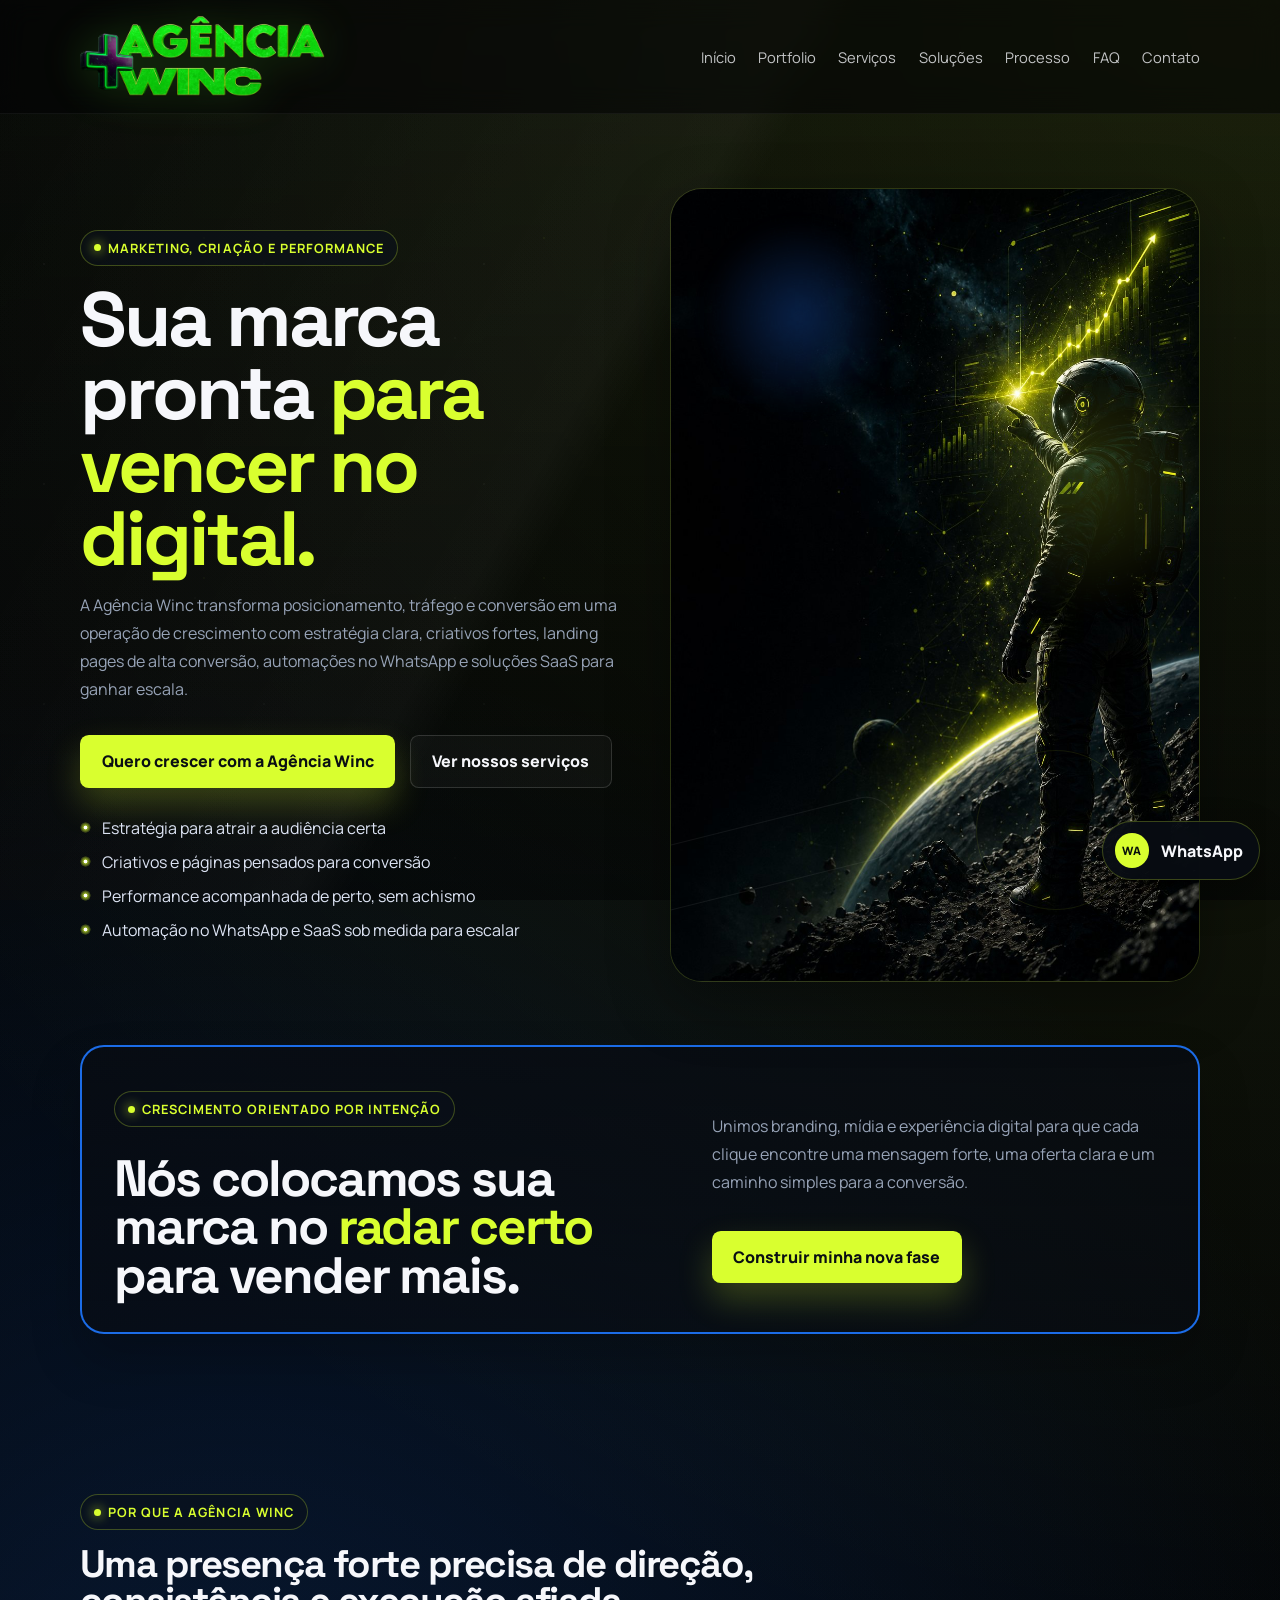
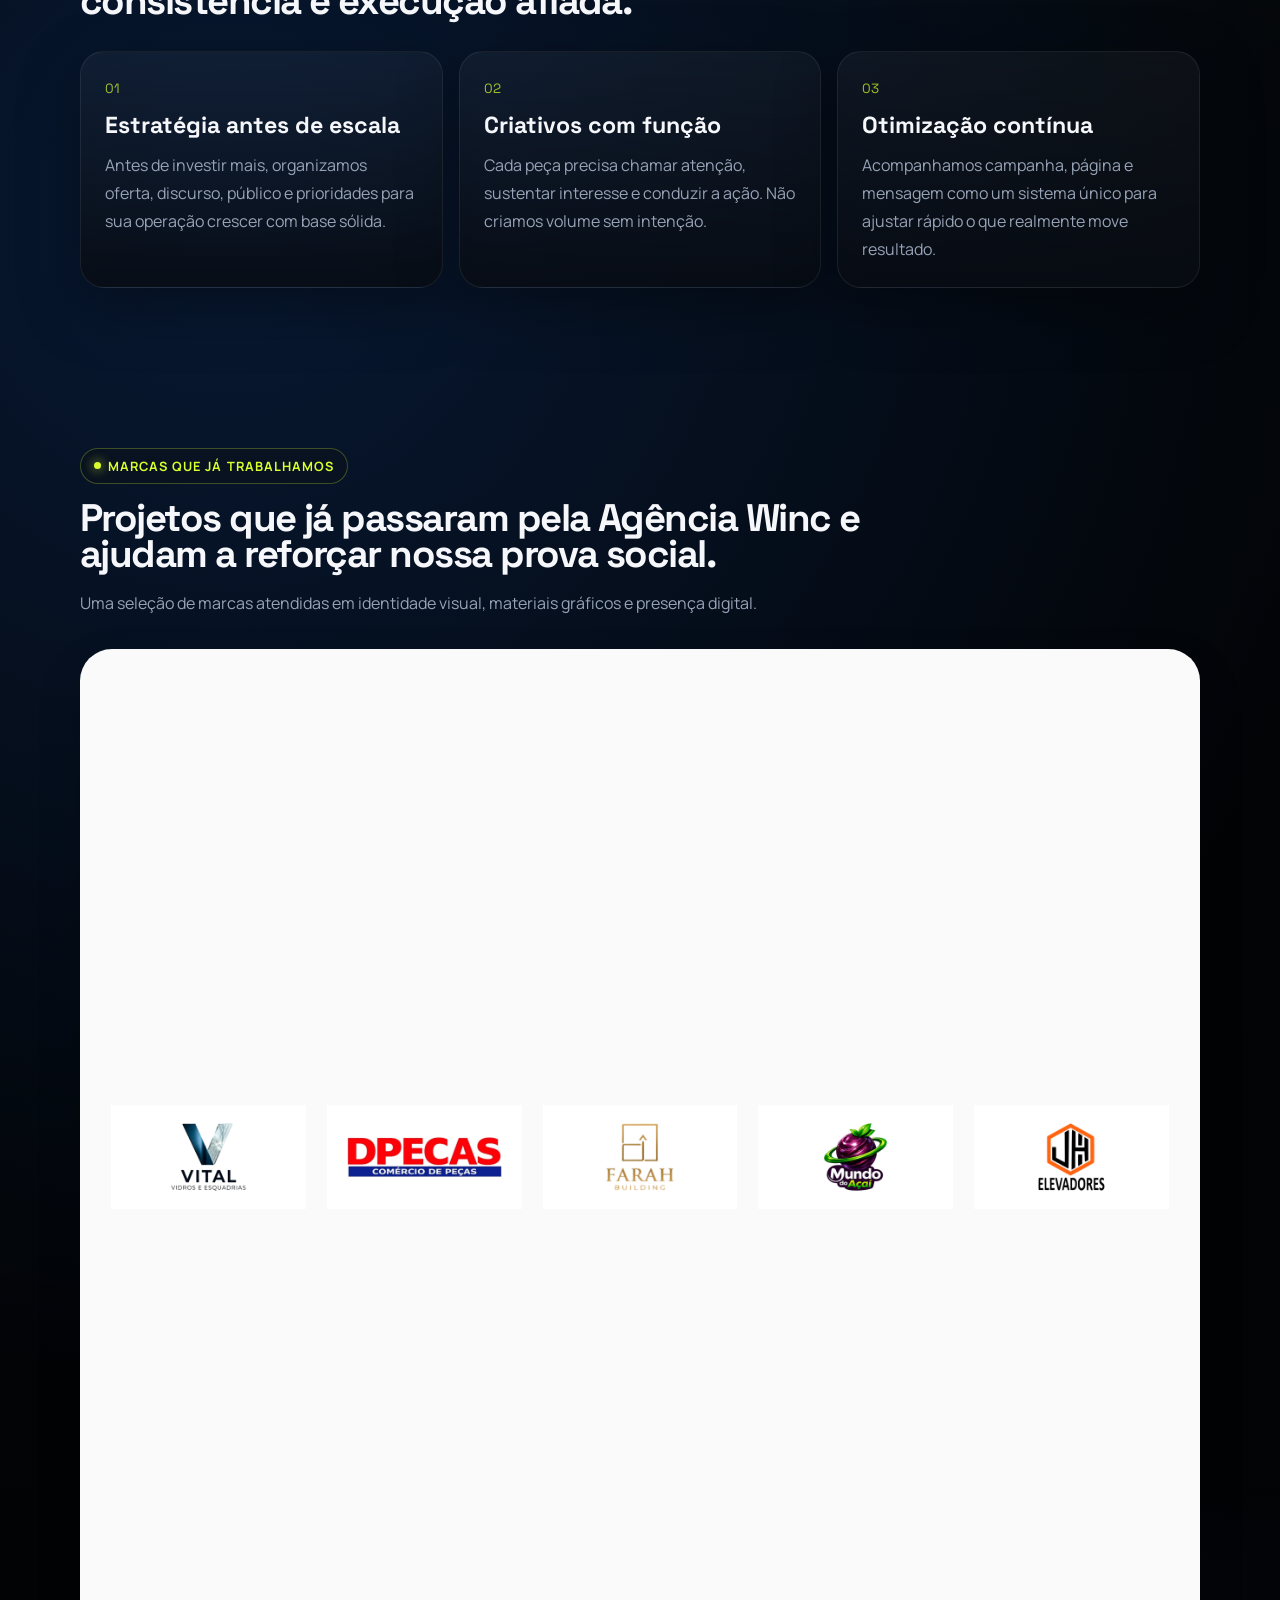
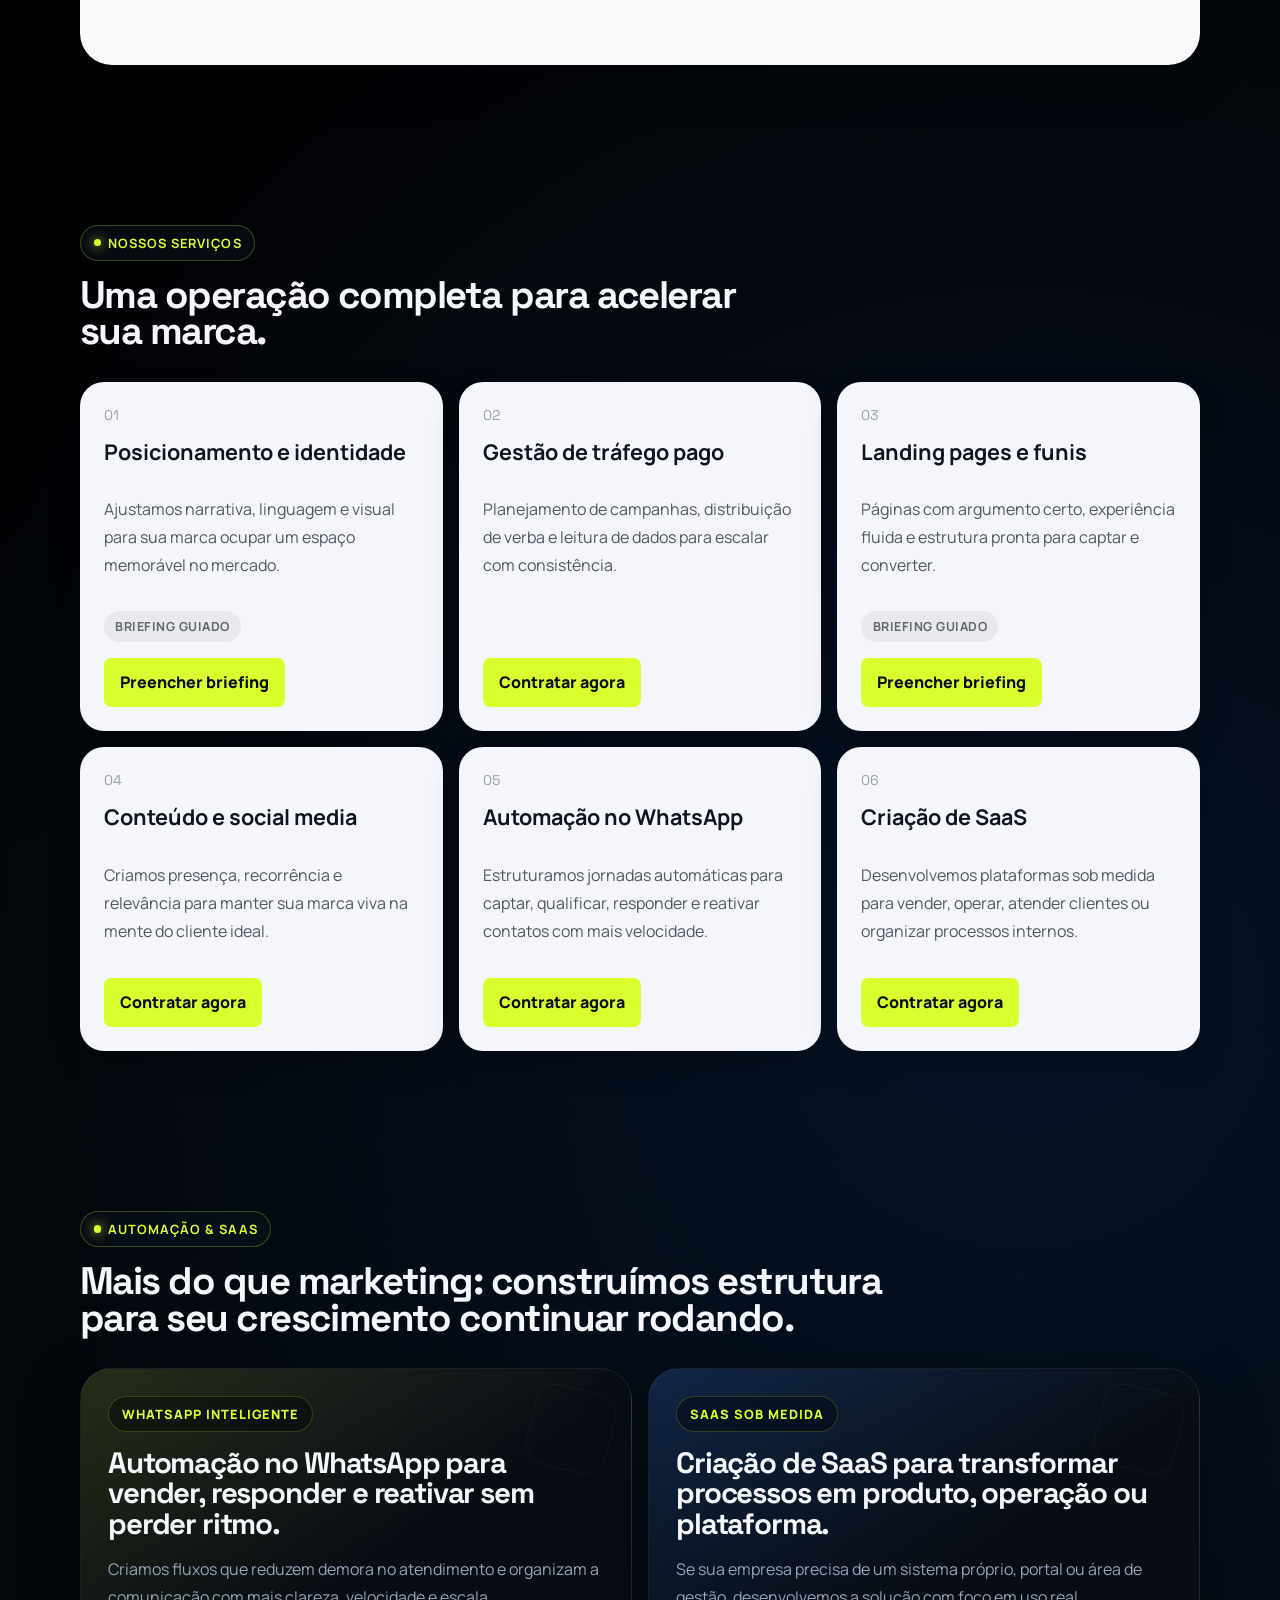
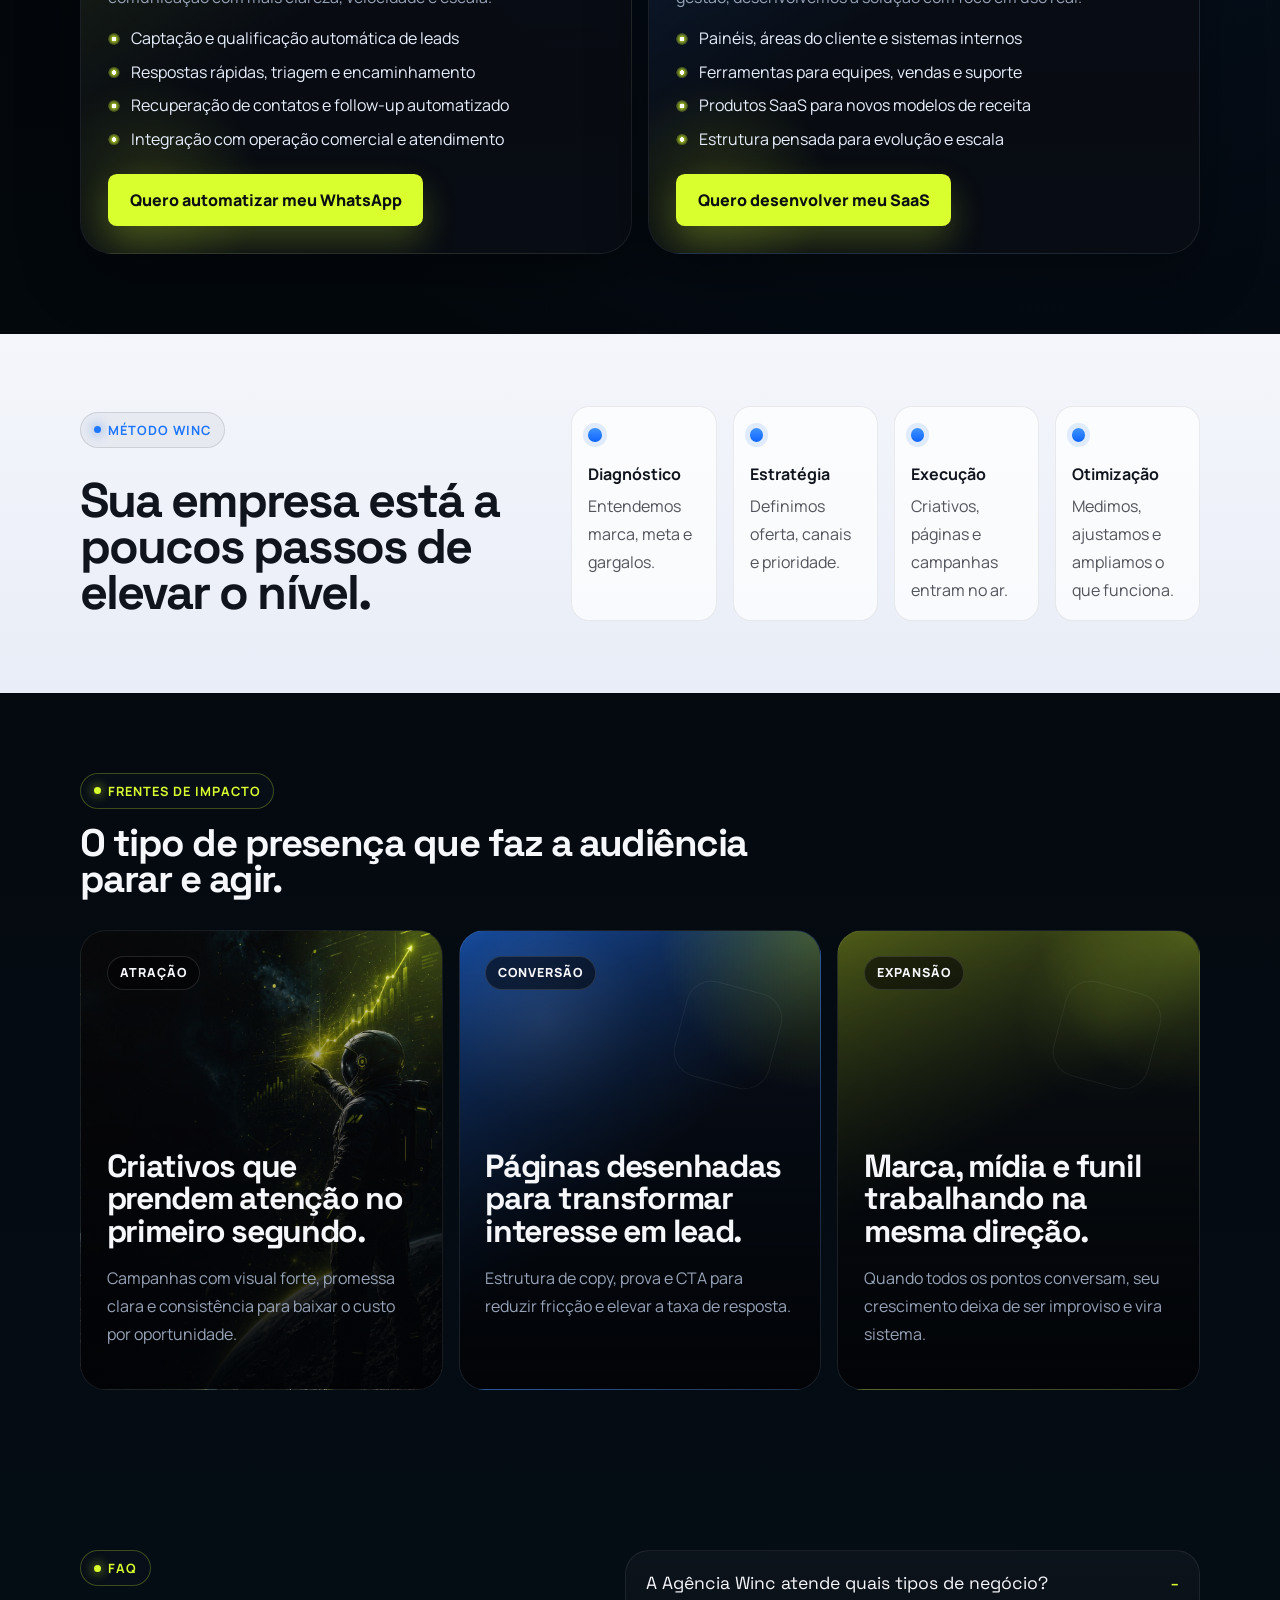
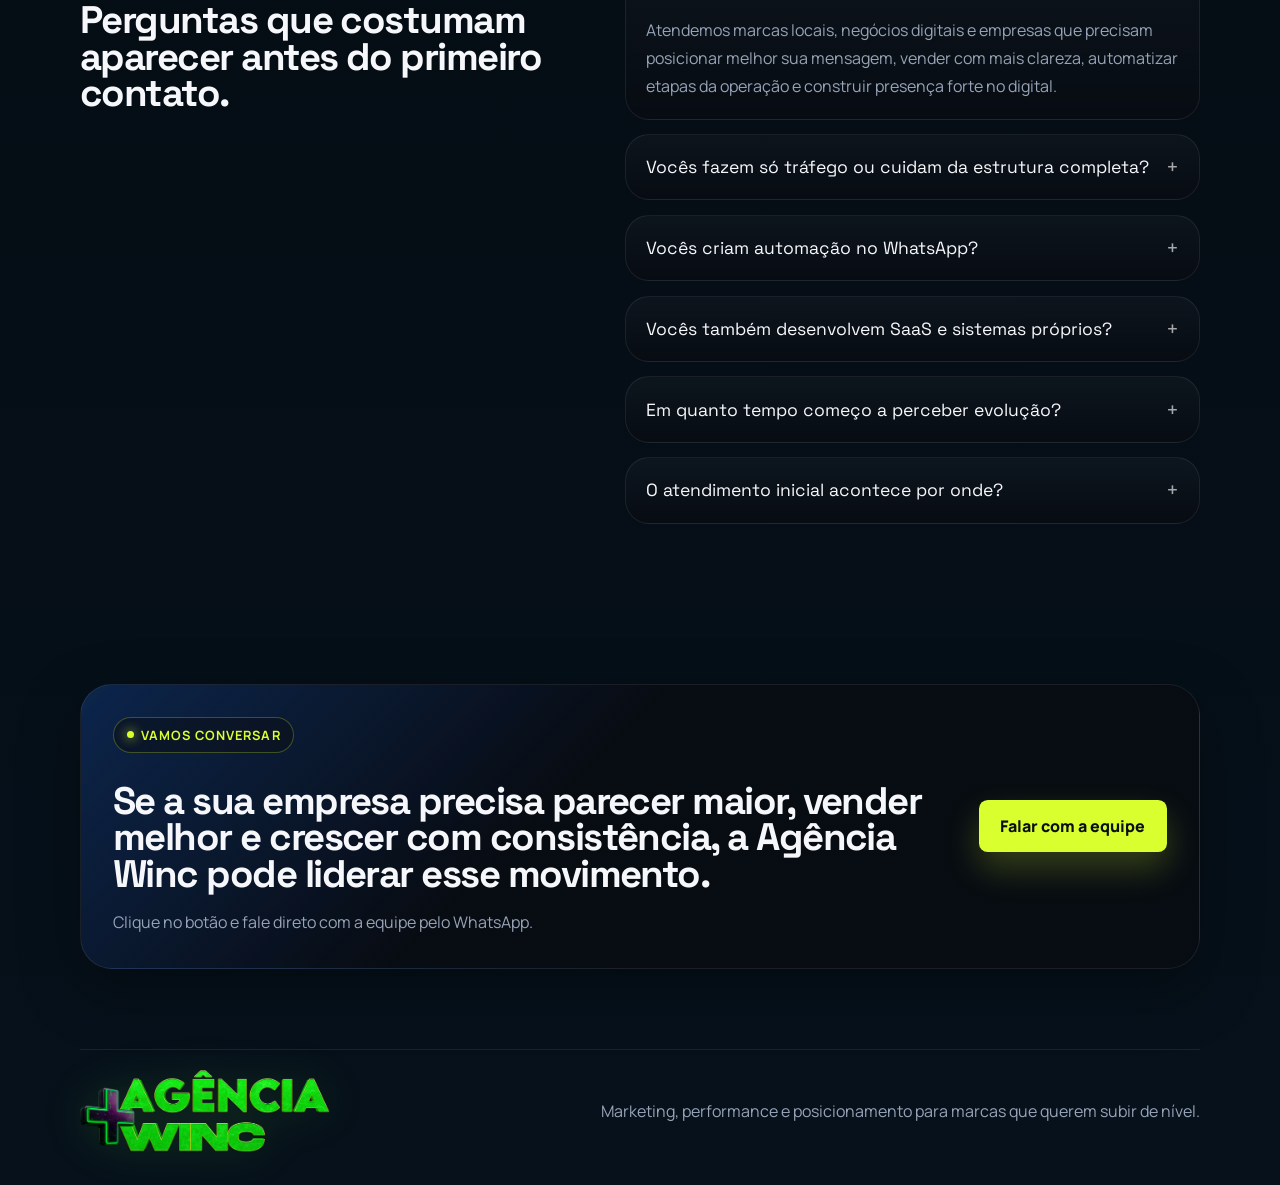
==== index.html @ e45ba3df "Add Agencia Winc site files" ====
<!DOCTYPE html>
<html lang="pt-BR">
  <head>
    <meta charset="UTF-8" />
    <meta name="viewport" content="width=device-width, initial-scale=1.0" />
    <title>Agência Winc | marketing, performance e crescimento</title>
    <meta
      name="description"
      content="Landing page da Agência Winc com foco em posicionamento, mídia, funis e crescimento digital."
    />
    <meta name="theme-color" content="#05080c" />
    <meta name="robots" content="index,follow" />
    <meta name="application-name" content="Agência Winc" />
    <meta name="apple-mobile-web-app-title" content="Agência Winc" />
    <meta property="og:type" content="website" />
    <meta property="og:locale" content="pt_BR" />
    <meta property="og:site_name" content="Agência Winc" />
    <meta property="og:title" content="Agência Winc | marketing, performance e crescimento" />
    <meta
      property="og:description"
      content="Posicionamento, mídia, landing pages e performance para marcas que querem crescer com consistência."
    />
    <meta property="og:url" content="https://agenciawinc.com/" />
    <meta property="og:image" content="https://agenciawinc.com/assets/hero-winc-web.jpg" />
    <meta name="twitter:card" content="summary_large_image" />
    <meta name="twitter:title" content="Agência Winc | marketing, performance e crescimento" />
    <meta
      name="twitter:description"
      content="Posicionamento, mídia, landing pages e performance para marcas que querem crescer com consistência."
    />
    <meta name="twitter:image" content="https://agenciawinc.com/assets/hero-winc-web.jpg" />
    <link rel="canonical" href="https://agenciawinc.com/" />
    <link rel="icon" type="image/png" sizes="256x256" href="./assets/favicon.png" />
    <link rel="manifest" href="./site.webmanifest" />
    <link rel="preconnect" href="https://fonts.googleapis.com" />
    <link rel="preconnect" href="https://fonts.gstatic.com" crossorigin />
    <link
      href="https://fonts.googleapis.com/css2?family=Manrope:wght@400;500;600;700;800&family=Space+Grotesk:wght@500;700&display=swap"
      rel="stylesheet"
    />
    <link rel="stylesheet" href="./styles.css" />
  </head>
  <body>
    <div class="page-shell">
      <header class="site-header">
        <div class="container nav-wrap">
          <a class="brand" href="#top" aria-label="Agência Winc">
            <img
              class="brand-logo"
              src="./assets/logo-winc-web.png"
              alt="Logo da Agência Winc"
              width="1200"
              height="399"
            />
          </a>

          <nav class="site-nav" aria-label="Principal">
            <a href="#inicio">Início</a>
            <a href="./portfolio.html">Portfolio</a>
            <a href="#servicos">Serviços</a>
            <a href="#solucoes">Soluções</a>
            <a href="#processo">Processo</a>
            <a href="#faq">FAQ</a>
            <a href="#contato">Contato</a>
          </nav>
        </div>
      </header>

      <main id="top">
        <section class="hero" id="inicio">
          <div class="container hero-grid">
            <div class="hero-copy">
              <span class="eyebrow">Marketing, criação e performance</span>
              <h1>
                Sua marca pronta
                <span>para vencer no digital.</span>
              </h1>
              <p class="hero-text">
                A Agência Winc transforma posicionamento, tráfego e conversão
                em uma operação de crescimento com estratégia clara, criativos
                fortes, landing pages de alta conversão, automações no
                WhatsApp e soluções SaaS para ganhar escala.
              </p>

              <div class="hero-actions">
                <a class="button button-primary" href="https://wa.me/558291875154" target="_blank" rel="noopener noreferrer">
                  Quero crescer com a Agência Winc
                </a>
                <a class="button button-secondary" href="#servicos">
                  Ver nossos serviços
                </a>
              </div>

              <ul class="hero-points">
                <li>Estratégia para atrair a audiência certa</li>
                <li>Criativos e páginas pensados para conversão</li>
                <li>Performance acompanhada de perto, sem achismo</li>
                <li>Automação no WhatsApp e SaaS sob medida para escalar</li>
              </ul>
            </div>

            <div class="hero-visual">
              <div class="hero-orbit hero-orbit-one"></div>
              <div class="hero-orbit hero-orbit-two"></div>
              <img
                src="./assets/hero-winc-web.jpg"
                alt="Astronauta futurista apontando para gráficos em crescimento"
                width="1024"
                height="1536"
                loading="eager"
                decoding="async"
                fetchpriority="high"
              />
            </div>
          </div>
        </section>

        <section class="impact-panel">
          <div class="container impact-box">
            <div class="impact-copy">
              <p class="impact-kicker">Crescimento orientado por intenção</p>
              <h2>
                Nós colocamos sua marca no
                <span>radar certo</span>
                para vender mais.
              </h2>
            </div>

            <div class="impact-detail">
              <p>
                Unimos branding, mídia e experiência digital para que cada
                clique encontre uma mensagem forte, uma oferta clara e um
                caminho simples para a conversão.
              </p>
              <a class="button button-primary impact-button" href="https://wa.me/558291875154" target="_blank" rel="noopener noreferrer">
                Construir minha nova fase
              </a>
            </div>
          </div>
        </section>

        <section class="proof">
          <div class="container">
            <div class="section-heading section-heading-compact">
              <span class="section-label">Por que a Agência Winc</span>
              <h2>Uma presença forte precisa de direção, consistência e execução afiada.</h2>
            </div>

            <div class="proof-grid">
              <article class="proof-card">
                <span class="proof-number">01</span>
                <h3>Estratégia antes de escala</h3>
                <p>
                  Antes de investir mais, organizamos oferta, discurso, público
                  e prioridades para sua operação crescer com base sólida.
                </p>
              </article>

              <article class="proof-card">
                <span class="proof-number">02</span>
                <h3>Criativos com função</h3>
                <p>
                  Cada peça precisa chamar atenção, sustentar interesse e
                  conduzir a ação. Não criamos volume sem intenção.
                </p>
              </article>

              <article class="proof-card">
                <span class="proof-number">03</span>
                <h3>Otimização contínua</h3>
                <p>
                  Acompanhamos campanha, página e mensagem como um sistema
                  único para ajustar rápido o que realmente move resultado.
                </p>
              </article>
            </div>
          </div>
        </section>

        <section class="brands" id="marcas">
          <div class="container">
            <div class="section-heading section-heading-compact">
              <span class="section-label">Marcas que já trabalhamos</span>
              <h2>Projetos que já passaram pela Agência Winc e ajudam a reforçar nossa prova social.</h2>
              <p>
                Uma seleção de marcas atendidas em identidade visual, materiais
                gráficos e presença digital.
              </p>
            </div>

            <div class="brands-grid" aria-label="Logos de marcas já atendidas pela Agência Winc">
              <article class="brand-tile" aria-label="Vital Vidros e Esquadrias">
                <img
                  src="./assets/brand-hq-vital.png"
                  alt="Logo da Vital Vidros e Esquadrias"
                  width="1800"
                  height="960"
                  loading="lazy"
                />
              </article>
              <article class="brand-tile" aria-label="DPeças Comércio de Peças">
                <img
                  src="./assets/brand-hq-dpecas.png"
                  alt="Logo da DPeças Comércio de Peças"
                  width="1800"
                  height="960"
                  loading="lazy"
                />
              </article>
              <article class="brand-tile" aria-label="Farah Building">
                <img
                  src="./assets/brand-hq-farah.png"
                  alt="Logo da Farah Building"
                  width="1800"
                  height="960"
                  loading="lazy"
                />
              </article>
              <article class="brand-tile" aria-label="Mundo do Açaí">
                <img
                  src="./assets/brand-hq-mundo-acai.png"
                  alt="Logo do Mundo do Açaí"
                  width="1800"
                  height="960"
                  loading="lazy"
                />
              </article>
              <article class="brand-tile" aria-label="JH Elevadores">
                <img
                  src="./assets/brand-hq-jh-elevadores.png"
                  alt="Logo da JH Elevadores"
                  width="1800"
                  height="960"
                  loading="lazy"
                />
              </article>
            </div>
          </div>
        </section>

        <section class="services" id="servicos">
          <div class="container">
            <div class="section-heading">
              <span class="section-label">Nossos serviços</span>
              <h2>Uma operação completa para acelerar sua marca.</h2>
            </div>

            <div class="service-grid">
              <article
                class="service-card service-card-actionable"
                role="link"
                tabindex="0"
                aria-label="Abrir briefing de posicionamento e identidade"
                onclick="window.location.href='./briefing-identidade-visual.html'"
                onkeydown="if(event.key==='Enter' || event.key===' '){event.preventDefault();window.location.href='./briefing-identidade-visual.html';}"
              >
                <span class="service-index">01</span>
                <h3>Posicionamento e identidade</h3>
                <p>
                  Ajustamos narrativa, linguagem e visual para sua marca ocupar
                  um espaço memorável no mercado.
                </p>
                <span class="service-note">Briefing guiado</span>
                <a href="./briefing-identidade-visual.html">Preencher briefing</a>
              </article>

              <article class="service-card">
                <span class="service-index">02</span>
                <h3>Gestão de tráfego pago</h3>
                <p>
                  Planejamento de campanhas, distribuição de verba e leitura de
                  dados para escalar com consistência.
                </p>
                <a href="https://wa.me/558291875154" target="_blank" rel="noopener noreferrer">Contratar agora</a>
              </article>

              <article
                class="service-card service-card-actionable"
                role="link"
                tabindex="0"
                aria-label="Abrir briefing de landing pages e funis"
                onclick="window.location.href='./briefing-landing-pages.html'"
                onkeydown="if(event.key==='Enter' || event.key===' '){event.preventDefault();window.location.href='./briefing-landing-pages.html';}"
              >
                <span class="service-index">03</span>
                <h3>Landing pages e funis</h3>
                <p>
                  Páginas com argumento certo, experiência fluida e estrutura
                  pronta para captar e converter.
                </p>
                <span class="service-note">Briefing guiado</span>
                <a href="./briefing-landing-pages.html">Preencher briefing</a>
              </article>

              <article class="service-card">
                <span class="service-index">04</span>
                <h3>Conteúdo e social media</h3>
                <p>
                  Criamos presença, recorrência e relevância para manter sua
                  marca viva na mente do cliente ideal.
                </p>
                <a href="https://wa.me/558291875154" target="_blank" rel="noopener noreferrer">Contratar agora</a>
              </article>

              <article class="service-card">
                <span class="service-index">05</span>
                <h3>Automação no WhatsApp</h3>
                <p>
                  Estruturamos jornadas automáticas para captar, qualificar,
                  responder e reativar contatos com mais velocidade.
                </p>
                <a href="https://wa.me/558291875154" target="_blank" rel="noopener noreferrer">Contratar agora</a>
              </article>

              <article class="service-card">
                <span class="service-index">06</span>
                <h3>Criação de SaaS</h3>
                <p>
                  Desenvolvemos plataformas sob medida para vender, operar,
                  atender clientes ou organizar processos internos.
                </p>
                <a href="https://wa.me/558291875154" target="_blank" rel="noopener noreferrer">Contratar agora</a>
              </article>
            </div>
          </div>
        </section>

        <section class="solutions" id="solucoes">
          <div class="container">
            <div class="section-heading section-heading-compact">
              <span class="section-label">Automação & SaaS</span>
              <h2>Mais do que marketing: construímos estrutura para seu crescimento continuar rodando.</h2>
            </div>

            <div class="solutions-grid">
              <article class="solution-card solution-card-whatsapp">
                <span class="solution-chip">WhatsApp inteligente</span>
                <h3>Automação no WhatsApp para vender, responder e reativar sem perder ritmo.</h3>
                <p>
                  Criamos fluxos que reduzem demora no atendimento e organizam
                  a comunicação com mais clareza, velocidade e escala.
                </p>
                <ul class="solution-list">
                  <li>Captação e qualificação automática de leads</li>
                  <li>Respostas rápidas, triagem e encaminhamento</li>
                  <li>Recuperação de contatos e follow-up automatizado</li>
                  <li>Integração com operação comercial e atendimento</li>
                </ul>
                <a class="button button-primary" href="https://wa.me/558291875154" target="_blank" rel="noopener noreferrer">
                  Quero automatizar meu WhatsApp
                </a>
              </article>

              <article class="solution-card solution-card-saas">
                <span class="solution-chip">SaaS sob medida</span>
                <h3>Criação de SaaS para transformar processos em produto, operação ou plataforma.</h3>
                <p>
                  Se sua empresa precisa de um sistema próprio, portal ou área
                  de gestão, desenvolvemos a solução com foco em uso real.
                </p>
                <ul class="solution-list">
                  <li>Painéis, áreas do cliente e sistemas internos</li>
                  <li>Ferramentas para equipes, vendas e suporte</li>
                  <li>Produtos SaaS para novos modelos de receita</li>
                  <li>Estrutura pensada para evolução e escala</li>
                </ul>
                <a class="button button-primary" href="https://wa.me/558291875154" target="_blank" rel="noopener noreferrer">
                  Quero desenvolver meu SaaS
                </a>
              </article>
            </div>
          </div>
        </section>

        <section class="process" id="processo">
          <div class="container process-grid">
            <div class="process-copy">
              <span class="section-label section-label-dark">Método Winc</span>
              <h2>Sua empresa está a poucos passos de elevar o nível.</h2>
            </div>

            <div class="process-steps" aria-label="Etapas do processo da Agência Winc">
              <div class="process-step">
                <span class="step-dot"></span>
                <strong>Diagnóstico</strong>
                <p>Entendemos marca, meta e gargalos.</p>
              </div>
              <div class="process-step">
                <span class="step-dot"></span>
                <strong>Estratégia</strong>
                <p>Definimos oferta, canais e prioridade.</p>
              </div>
              <div class="process-step">
                <span class="step-dot"></span>
                <strong>Execução</strong>
                <p>Criativos, páginas e campanhas entram no ar.</p>
              </div>
              <div class="process-step">
                <span class="step-dot"></span>
                <strong>Otimização</strong>
                <p>Medimos, ajustamos e ampliamos o que funciona.</p>
              </div>
            </div>
          </div>
        </section>

        <section class="showcase">
          <div class="container">
            <div class="section-heading">
              <span class="section-label">Frentes de impacto</span>
              <h2>O tipo de presença que faz a audiência parar e agir.</h2>
            </div>

            <div class="showcase-grid">
              <article class="showcase-card showcase-card-photo">
                <span class="showcase-tag">Atração</span>
                <h3>Criativos que prendem atenção no primeiro segundo.</h3>
                <p>
                  Campanhas com visual forte, promessa clara e consistência para
                  baixar o custo por oportunidade.
                </p>
              </article>

              <article class="showcase-card showcase-card-blue">
                <span class="showcase-tag">Conversão</span>
                <h3>Páginas desenhadas para transformar interesse em lead.</h3>
                <p>
                  Estrutura de copy, prova e CTA para reduzir fricção e elevar
                  a taxa de resposta.
                </p>
              </article>

              <article class="showcase-card showcase-card-gold">
                <span class="showcase-tag">Expansão</span>
                <h3>Marca, mídia e funil trabalhando na mesma direção.</h3>
                <p>
                  Quando todos os pontos conversam, seu crescimento deixa de ser
                  improviso e vira sistema.
                </p>
              </article>
            </div>
          </div>
        </section>

        <section class="faq" id="faq">
          <div class="container faq-grid">
            <div class="section-heading faq-heading">
              <span class="section-label">FAQ</span>
              <h2>Perguntas que costumam aparecer antes do primeiro contato.</h2>
            </div>

            <div class="faq-list">
              <details class="faq-item" open>
                <summary>A Agência Winc atende quais tipos de negócio?</summary>
                <p>
                  Atendemos marcas locais, negócios digitais e empresas que
                  precisam posicionar melhor sua mensagem, vender com mais
                  clareza, automatizar etapas da operação e construir presença
                  forte no digital.
                </p>
              </details>

              <details class="faq-item">
                <summary>Vocês fazem só tráfego ou cuidam da estrutura completa?</summary>
                <p>
                  A Agência Winc pode atuar desde o tráfego até a base da
                  conversão, incluindo posicionamento, criativos, landing pages
                  e ajustes de funil.
                </p>
              </details>

              <details class="faq-item">
                <summary>Vocês criam automação no WhatsApp?</summary>
                <p>
                  Sim. Estruturamos automações para atendimento, qualificação,
                  recuperação de leads, follow-up e organização da conversa com
                  mais eficiência.
                </p>
              </details>

              <details class="faq-item">
                <summary>Vocês também desenvolvem SaaS e sistemas próprios?</summary>
                <p>
                  Sim. A Agência Winc também cria SaaS e soluções sob
                  medida para empresas que precisam transformar processo em
                  plataforma, produto ou operação digital.
                </p>
              </details>

              <details class="faq-item">
                <summary>Em quanto tempo começo a perceber evolução?</summary>
                <p>
                  Isso depende do estágio da operação, mas normalmente os
                  primeiros sinais aparecem quando alinhamos oferta, mensagem e
                  campanha logo nos primeiros ciclos de execução e ajuste.
                </p>
              </details>

              <details class="faq-item">
                <summary>O atendimento inicial acontece por onde?</summary>
                <p>
                  O caminho mais rápido é pelo WhatsApp. Assim conseguimos
                  entender seu cenário, alinhar objetivo e indicar o melhor
                  formato de atuação para a sua empresa.
                </p>
              </details>
            </div>
          </div>
        </section>

        <section class="cta" id="contato">
          <div class="container cta-box">
            <div>
              <span class="section-label">Vamos conversar</span>
              <h2>Se a sua empresa precisa parecer maior, vender melhor e crescer com consistência, a Agência Winc pode liderar esse movimento.</h2>
              <p class="cta-note">Clique no botão e fale direto com a equipe pelo WhatsApp.</p>
            </div>
            <a class="button button-primary" href="https://wa.me/558291875154" target="_blank" rel="noopener noreferrer">
              Falar com a equipe
            </a>
          </div>
        </section>
      </main>

      <footer class="site-footer">
        <div class="container footer-wrap">
          <a class="footer-brand" href="#top" aria-label="Agência Winc">
            <img
              class="footer-logo"
              src="./assets/logo-winc-web.png"
              alt="Logo da Agência Winc"
              width="1200"
              height="399"
            />
          </a>
          <span>Marketing, performance e posicionamento para marcas que querem subir de nível.</span>
        </div>
      </footer>

      <a
        class="whatsapp-float"
        href="https://wa.me/558291875154"
        target="_blank"
        rel="noopener noreferrer"
        aria-label="Falar com a Agência Winc no WhatsApp"
      >
        <span class="whatsapp-float-mark">WA</span>
        <span>WhatsApp</span>
      </a>
    </div>
  </body>
</html>
---- styles.css ----
:root {
  --bg: #020305;
  --bg-soft: #07111c;
  --surface: rgba(8, 12, 19, 0.82);
  --surface-strong: #0a121c;
  --card-light: #f4f6fb;
  --text: #f6f7fb;
  --text-soft: #97a3b7;
  --text-dark: #10141c;
  --lime: #d9ff2f;
  --lime-soft: rgba(217, 255, 47, 0.22);
  --blue: #1f77ff;
  --blue-soft: rgba(31, 119, 255, 0.18);
  --line: rgba(255, 255, 255, 0.12);
  --max-width: 1120px;
  --radius-xl: 32px;
  --radius-lg: 24px;
  --radius-md: 18px;
  --shadow: 0 20px 60px rgba(0, 0, 0, 0.35);
}

* {
  box-sizing: border-box;
}

html {
  scroll-behavior: smooth;
}

main section[id] {
  scroll-margin-top: 6.5rem;
}

body {
  margin: 0;
  font-family: "Manrope", "Segoe UI", sans-serif;
  color: var(--text);
  background:
    radial-gradient(circle at top right, rgba(217, 255, 47, 0.12), transparent 22%),
    radial-gradient(circle at 18% 24%, rgba(31, 119, 255, 0.18), transparent 20%),
    radial-gradient(circle at 80% 55%, rgba(31, 119, 255, 0.12), transparent 26%),
    linear-gradient(180deg, #030507 0%, #020305 48%, #06111b 100%);
  min-height: 100vh;
}

body::before,
body::after {
  content: "";
  position: fixed;
  inset: 0;
  pointer-events: none;
  z-index: -2;
}

body::before {
  background-image:
    radial-gradient(circle at 20% 20%, rgba(255, 255, 255, 0.12) 0 1px, transparent 1px),
    radial-gradient(circle at 75% 30%, rgba(255, 255, 255, 0.08) 0 1px, transparent 1px),
    radial-gradient(circle at 60% 70%, rgba(217, 255, 47, 0.14) 0 1.5px, transparent 1.5px);
  background-size: 220px 220px, 260px 260px, 340px 340px;
  opacity: 0.35;
}

body::after {
  background:
    linear-gradient(120deg, transparent 0%, rgba(255, 255, 255, 0.03) 45%, transparent 48%),
    linear-gradient(180deg, rgba(2, 3, 5, 0) 0%, rgba(2, 3, 5, 0.48) 100%);
}

a {
  color: inherit;
  text-decoration: none;
}

img {
  display: block;
  max-width: 100%;
}

.container {
  width: min(calc(100% - 2rem), var(--max-width));
  margin: 0 auto;
}

.page-shell {
  overflow: clip;
}

.site-header {
  position: sticky;
  top: 0;
  z-index: 20;
  backdrop-filter: blur(14px);
  background: rgba(2, 3, 5, 0.55);
  border-bottom: 1px solid rgba(255, 255, 255, 0.05);
}

.nav-wrap {
  display: flex;
  align-items: center;
  justify-content: space-between;
  gap: 1.5rem;
  padding: 1rem 0;
}

.brand {
  display: inline-flex;
  align-items: center;
  width: clamp(168px, 20vw, 245px);
}

.brand-logo {
  width: 100%;
  height: auto;
  display: block;
  filter: drop-shadow(0 0 20px rgba(103, 255, 56, 0.18));
}

.site-nav {
  display: flex;
  align-items: center;
  gap: 1.4rem;
  font-size: 0.92rem;
  color: rgba(246, 247, 251, 0.78);
}

.site-nav a {
  position: relative;
}

.site-nav a::after {
  content: "";
  position: absolute;
  left: 0;
  bottom: -0.35rem;
  width: 100%;
  height: 1px;
  transform: scaleX(0);
  transform-origin: left;
  background: var(--lime);
  transition: transform 0.28s ease;
}

.site-nav a:hover::after,
.site-nav a:focus-visible::after {
  transform: scaleX(1);
}

.hero {
  padding: 4.6rem 0 2.5rem;
}

.hero-grid {
  display: grid;
  grid-template-columns: minmax(0, 1fr) minmax(360px, 0.95fr);
  align-items: center;
  gap: 2rem;
}

.hero-copy {
  max-width: 34rem;
  animation: rise-in 0.9s ease both;
}

.eyebrow,
.section-label,
.impact-kicker {
  display: inline-flex;
  align-items: center;
  gap: 0.45rem;
  padding: 0.5rem 0.8rem;
  border-radius: 999px;
  border: 1px solid rgba(217, 255, 47, 0.26);
  background: rgba(10, 18, 28, 0.6);
  font-size: 0.8rem;
  font-weight: 700;
  letter-spacing: 0.08em;
  text-transform: uppercase;
  color: var(--lime);
}

.eyebrow::before,
.section-label::before,
.impact-kicker::before {
  content: "";
  width: 0.45rem;
  height: 0.45rem;
  border-radius: 50%;
  background: currentColor;
  box-shadow: 0 0 12px currentColor;
}

.hero h1,
.impact-copy h2,
.section-heading h2,
.process-copy h2,
.cta h2 {
  font-family: "Space Grotesk", "Segoe UI", sans-serif;
  line-height: 0.95;
  letter-spacing: -0.04em;
}

.hero h1 {
  margin: 1.1rem 0 1rem;
  font-size: clamp(3rem, 6vw, 5.4rem);
}

.hero h1 span {
  color: var(--lime);
}

.hero-text,
.impact-detail p,
.section-heading p,
.service-card p,
.process-step p,
.showcase-card p,
.cta-box p,
.site-footer span {
  color: var(--text-soft);
  line-height: 1.75;
  font-size: 1rem;
}

.hero-actions {
  display: flex;
  flex-wrap: wrap;
  gap: 0.9rem;
  margin: 2rem 0 1.8rem;
}

.button {
  display: inline-flex;
  align-items: center;
  justify-content: center;
  min-height: 3.25rem;
  padding: 0.9rem 1.35rem;
  border-radius: 0.55rem;
  font-weight: 800;
  transition:
    transform 0.25s ease,
    box-shadow 0.25s ease,
    background 0.25s ease,
    color 0.25s ease;
}

.button:hover,
.button:focus-visible {
  transform: translateY(-2px);
}

.button-primary {
  color: #0a0f13;
  background: var(--lime);
  box-shadow: 0 16px 34px rgba(217, 255, 47, 0.22);
}

.button-secondary {
  color: var(--text);
  border: 1px solid rgba(255, 255, 255, 0.14);
  background: rgba(255, 255, 255, 0.03);
}

.hero-points {
  display: grid;
  gap: 0.75rem;
  padding: 0;
  margin: 0;
  list-style: none;
}

.hero-points li {
  display: flex;
  align-items: flex-start;
  gap: 0.7rem;
  color: #dde4f4;
}

.hero-points li::before {
  content: "";
  flex: 0 0 0.7rem;
  width: 0.7rem;
  height: 0.7rem;
  margin-top: 0.35rem;
  border-radius: 999px;
  background:
    radial-gradient(circle, #ffffff 0%, #ffffff 25%, transparent 26%),
    radial-gradient(circle, var(--lime) 0%, rgba(217, 255, 47, 0.15) 65%, transparent 70%);
}

.hero-visual {
  position: relative;
  min-height: 730px;
  border-radius: var(--radius-xl);
  border: 1px solid rgba(217, 255, 47, 0.16);
  background:
    linear-gradient(180deg, rgba(255, 255, 255, 0.03) 0%, rgba(8, 12, 19, 0.15) 100%),
    rgba(8, 12, 19, 0.32);
  box-shadow: var(--shadow);
  overflow: hidden;
  animation: float-in 1.1s ease both;
}

.hero-visual::before,
.hero-visual::after {
  content: "";
  position: absolute;
  inset: auto;
  pointer-events: none;
}

.hero-visual::before {
  top: 2rem;
  left: 2rem;
  width: 12rem;
  height: 12rem;
  border-radius: 50%;
  background: radial-gradient(circle, rgba(31, 119, 255, 0.28) 0%, transparent 70%);
  filter: blur(10px);
}

.hero-visual::after {
  right: -2rem;
  top: 18%;
  width: 18rem;
  height: 18rem;
  border-radius: 50%;
  background: radial-gradient(circle, rgba(217, 255, 47, 0.18) 0%, transparent 68%);
  filter: blur(12px);
}

.hero-visual img {
  width: 100%;
  height: 100%;
  object-fit: cover;
  object-position: center;
}

.hero-orbit {
  position: absolute;
  border-radius: 999px;
  border: 1px solid rgba(255, 255, 255, 0.14);
  opacity: 0.48;
  pointer-events: none;
}

.hero-orbit-one {
  left: -8%;
  bottom: 12%;
  width: 17rem;
  height: 4rem;
  transform: rotate(-14deg);
}

.hero-orbit-two {
  right: 12%;
  bottom: 9%;
  width: 10rem;
  height: 10rem;
  border-color: rgba(217, 255, 47, 0.18);
}

.impact-panel {
  padding: 1.4rem 0 5rem;
}

.impact-box {
  display: grid;
  grid-template-columns: minmax(0, 1.2fr) minmax(280px, 0.95fr);
  gap: 1.5rem;
  padding: 2rem;
  border: 2px solid rgba(31, 119, 255, 0.9);
  border-radius: var(--radius-lg);
  background:
    linear-gradient(180deg, rgba(8, 12, 19, 0.78) 0%, rgba(8, 12, 19, 0.58) 100%);
  box-shadow: 0 26px 50px rgba(0, 0, 0, 0.22);
}

.impact-copy h2 {
  margin: 0.9rem 0 0;
  font-size: clamp(2.2rem, 4vw, 3.6rem);
}

.impact-copy span {
  color: var(--lime);
}

.impact-detail {
  display: flex;
  flex-direction: column;
  justify-content: center;
  gap: 1.2rem;
}

.impact-button {
  align-self: flex-start;
}

.proof,
.brands,
.services,
.solutions,
.showcase,
.faq,
.cta {
  padding: 5rem 0;
}

.section-heading {
  max-width: 44rem;
  margin-bottom: 2rem;
}

.section-heading-compact {
  max-width: 52rem;
}

.proof-grid {
  display: grid;
  grid-template-columns: repeat(3, minmax(0, 1fr));
  gap: 1rem;
}

.proof-card {
  padding: 1.5rem;
  border-radius: var(--radius-lg);
  border: 1px solid rgba(255, 255, 255, 0.08);
  background:
    linear-gradient(180deg, rgba(255, 255, 255, 0.04) 0%, rgba(8, 12, 19, 0.86) 100%);
  box-shadow: var(--shadow);
}

.proof-number {
  display: inline-flex;
  margin-bottom: 1rem;
  font-family: "Space Grotesk", "Segoe UI", sans-serif;
  font-size: 0.84rem;
  color: rgba(217, 255, 47, 0.72);
}

.proof-card h3 {
  margin: 0 0 0.8rem;
  font-family: "Space Grotesk", "Segoe UI", sans-serif;
  font-size: 1.45rem;
  line-height: 1.06;
}

.proof-card p {
  margin: 0;
  color: var(--text-soft);
  line-height: 1.75;
}

.brands-grid {
  display: grid;
  grid-template-columns: repeat(5, minmax(0, 1fr));
  gap: 1rem;
  align-items: center;
  padding: 1.6rem 1.8rem;
  border-radius: 2rem;
  background: rgba(255, 255, 255, 0.98);
  box-shadow: 0 20px 44px rgba(0, 0, 0, 0.18);
}

.brand-tile {
  display: flex;
  align-items: center;
  justify-content: center;
  min-height: 10.5rem;
  padding: 0.15rem;
  overflow: visible;
  transition: transform 180ms ease;
}

.brand-tile:hover {
  transform: translateY(-2px);
}

.brand-tile img {
  display: block;
  width: 100%;
  max-width: none;
  max-height: none;
  aspect-ratio: 15 / 8;
  object-fit: contain;
  transition: transform 220ms ease, filter 220ms ease;
}

.brand-tile:hover img {
  transform: scale(1.08);
  filter: saturate(1.03);
}

.section-label {
  margin-bottom: 1rem;
}

.section-heading h2 {
  margin: 0;
  font-size: clamp(2.1rem, 3vw, 3.2rem);
}

.service-grid {
  display: grid;
  grid-template-columns: repeat(3, minmax(0, 1fr));
  gap: 1rem;
}

.service-card {
  position: relative;
  display: flex;
  flex-direction: column;
  gap: 1rem;
  min-height: 19rem;
  padding: 1.5rem;
  border-radius: var(--radius-lg);
  background: var(--card-light);
  color: var(--text-dark);
  box-shadow: 0 14px 30px rgba(0, 0, 0, 0.22);
}

.service-card-actionable {
  cursor: pointer;
}

.service-card-actionable:hover,
.service-card-actionable:focus-visible {
  transform: translateY(-2px);
  box-shadow: 0 18px 38px rgba(0, 0, 0, 0.28);
}

.service-index {
  font-family: "Space Grotesk", "Segoe UI", sans-serif;
  font-size: 0.88rem;
  color: rgba(16, 20, 28, 0.38);
}

.service-card h3 {
  margin: 0;
  font-size: 1.35rem;
  line-height: 1.1;
}

.service-card p {
  color: rgba(16, 20, 28, 0.7);
  flex: 1;
}

.service-card a {
  display: inline-flex;
  width: fit-content;
  min-height: 2.9rem;
  align-items: center;
  justify-content: center;
  padding: 0.85rem 1rem;
  border-radius: 0.45rem;
  background: var(--lime);
  color: #091015;
  font-weight: 800;
}

.solutions-grid {
  display: grid;
  grid-template-columns: repeat(2, minmax(0, 1fr));
  gap: 1rem;
}

.solution-card {
  position: relative;
  display: flex;
  flex-direction: column;
  gap: 1rem;
  min-height: 100%;
  padding: 1.7rem;
  border-radius: var(--radius-xl);
  border: 1px solid rgba(255, 255, 255, 0.08);
  background:
    linear-gradient(180deg, rgba(255, 255, 255, 0.04) 0%, rgba(8, 12, 19, 0.9) 100%);
  box-shadow: var(--shadow);
  overflow: hidden;
}

.solution-card::before {
  content: "";
  position: absolute;
  inset: auto auto -10% -8%;
  width: 14rem;
  height: 14rem;
  border-radius: 50%;
  background: radial-gradient(circle, rgba(217, 255, 47, 0.14) 0%, transparent 72%);
  filter: blur(6px);
  pointer-events: none;
}

.solution-card-whatsapp::after,
.solution-card-saas::after {
  content: "";
  position: absolute;
  inset: 1.2rem 1.2rem auto auto;
  width: 5rem;
  height: 5rem;
  border-radius: 1.3rem;
  border: 1px solid rgba(255, 255, 255, 0.12);
  opacity: 0.28;
  transform: rotate(14deg);
}

.solution-card-whatsapp {
  background:
    linear-gradient(145deg, rgba(217, 255, 47, 0.12) 0%, rgba(8, 12, 19, 0.9) 46%),
    linear-gradient(180deg, rgba(255, 255, 255, 0.04) 0%, rgba(8, 12, 19, 0.9) 100%);
}

.solution-card-saas {
  background:
    linear-gradient(145deg, rgba(31, 119, 255, 0.16) 0%, rgba(8, 12, 19, 0.9) 48%),
    linear-gradient(180deg, rgba(255, 255, 255, 0.04) 0%, rgba(8, 12, 19, 0.9) 100%);
}

.solution-card > * {
  position: relative;
  z-index: 1;
}

.solution-chip {
  display: inline-flex;
  width: fit-content;
  padding: 0.48rem 0.78rem;
  border-radius: 999px;
  border: 1px solid rgba(217, 255, 47, 0.2);
  background: rgba(2, 3, 5, 0.42);
  color: var(--lime);
  font-size: 0.8rem;
  font-weight: 800;
  letter-spacing: 0.08em;
  text-transform: uppercase;
}

.solution-card h3 {
  margin: 0;
  font-family: "Space Grotesk", "Segoe UI", sans-serif;
  font-size: clamp(1.7rem, 2.3vw, 2.4rem);
  line-height: 1.04;
  letter-spacing: -0.04em;
}

.solution-card p {
  margin: 0;
  color: var(--text-soft);
  line-height: 1.75;
}

.solution-list {
  display: grid;
  gap: 0.72rem;
  padding: 0;
  margin: 0 0 0.5rem;
  list-style: none;
}

.solution-list li {
  display: flex;
  align-items: flex-start;
  gap: 0.72rem;
  color: #e7eefc;
}

.solution-list li::before {
  content: "";
  flex: 0 0 0.72rem;
  width: 0.72rem;
  height: 0.72rem;
  margin-top: 0.35rem;
  border-radius: 50%;
  background:
    radial-gradient(circle, #ffffff 0%, #ffffff 28%, transparent 29%),
    radial-gradient(circle, var(--lime) 0%, rgba(217, 255, 47, 0.18) 70%, transparent 72%);
}

.solution-card .button {
  width: fit-content;
  margin-top: auto;
}

.portfolio-hero,
.portfolio-categories,
.portfolio-note {
  padding: 5rem 0;
}

.portfolio-hero {
  padding-top: 4.6rem;
}

.portfolio-hero-grid {
  display: grid;
  grid-template-columns: minmax(0, 1.1fr) minmax(300px, 0.9fr);
  gap: 1.2rem;
  align-items: center;
}

.portfolio-copy {
  max-width: 42rem;
}

.portfolio-summary-card,
.portfolio-card {
  position: relative;
  overflow: hidden;
  border-radius: var(--radius-xl);
  border: 1px solid rgba(255, 255, 255, 0.08);
  box-shadow: var(--shadow);
}

.portfolio-summary-card {
  padding: 1.6rem;
  background:
    linear-gradient(145deg, rgba(217, 255, 47, 0.12) 0%, rgba(8, 12, 19, 0.9) 44%),
    linear-gradient(180deg, rgba(255, 255, 255, 0.04) 0%, rgba(8, 12, 19, 0.9) 100%);
}

.portfolio-kicker {
  display: inline-flex;
  margin-bottom: 1rem;
  color: var(--lime);
  font-size: 0.78rem;
  font-weight: 800;
  letter-spacing: 0.08em;
  text-transform: uppercase;
}

.portfolio-summary-list,
.portfolio-list {
  display: grid;
  gap: 0.78rem;
  padding: 0;
  margin: 0;
  list-style: none;
}

.portfolio-summary-list li,
.portfolio-list li {
  display: flex;
  align-items: flex-start;
  gap: 0.72rem;
  color: #e7eefc;
}

.portfolio-summary-list li::before,
.portfolio-list li::before {
  content: "";
  flex: 0 0 0.72rem;
  width: 0.72rem;
  height: 0.72rem;
  margin-top: 0.35rem;
  border-radius: 50%;
  background:
    radial-gradient(circle, #ffffff 0%, #ffffff 28%, transparent 29%),
    radial-gradient(circle, var(--lime) 0%, rgba(217, 255, 47, 0.18) 70%, transparent 72%);
}

.portfolio-grid {
  display: grid;
  grid-template-columns: repeat(2, minmax(0, 1fr));
  gap: 1rem;
}

.portfolio-card {
  min-height: 20rem;
  padding: 1.7rem;
}

.portfolio-card::before {
  content: "";
  position: absolute;
  inset: auto auto -12% -8%;
  width: 14rem;
  height: 14rem;
  border-radius: 50%;
  background: radial-gradient(circle, rgba(217, 255, 47, 0.12) 0%, transparent 72%);
  filter: blur(6px);
}

.portfolio-card > * {
  position: relative;
  z-index: 1;
}

.portfolio-chip {
  display: inline-flex;
  width: fit-content;
  margin-bottom: 1rem;
  padding: 0.48rem 0.78rem;
  border-radius: 999px;
  border: 1px solid rgba(217, 255, 47, 0.2);
  background: rgba(2, 3, 5, 0.42);
  color: var(--lime);
  font-size: 0.8rem;
  font-weight: 800;
  letter-spacing: 0.08em;
  text-transform: uppercase;
}

.portfolio-card h3 {
  margin: 0 0 0.85rem;
  font-family: "Space Grotesk", "Segoe UI", sans-serif;
  font-size: clamp(1.7rem, 2.2vw, 2.3rem);
  line-height: 1.04;
  letter-spacing: -0.04em;
}

.portfolio-card p {
  margin: 0;
  color: var(--text-soft);
  line-height: 1.75;
}

.portfolio-card-lime {
  background:
    linear-gradient(145deg, rgba(217, 255, 47, 0.12) 0%, rgba(8, 12, 19, 0.9) 44%),
    linear-gradient(180deg, rgba(255, 255, 255, 0.04) 0%, rgba(8, 12, 19, 0.9) 100%);
}

.portfolio-card-blue {
  background:
    linear-gradient(145deg, rgba(31, 119, 255, 0.16) 0%, rgba(8, 12, 19, 0.9) 48%),
    linear-gradient(180deg, rgba(255, 255, 255, 0.04) 0%, rgba(8, 12, 19, 0.9) 100%);
}

.portfolio-card-dark {
  background:
    linear-gradient(180deg, rgba(255, 255, 255, 0.04) 0%, rgba(8, 12, 19, 0.9) 100%);
}

.portfolio-showcase-section {
  padding: 0 0 5rem;
}

.portfolio-showcase-section .section-heading {
  max-width: 54rem;
  margin-bottom: 1.4rem;
}

.portfolio-project-grid {
  display: grid;
  grid-template-columns: repeat(2, minmax(0, 1fr));
  gap: 1rem;
}

.portfolio-project-grid-three {
  grid-template-columns: repeat(3, minmax(0, 1fr));
}

.portfolio-project {
  display: flex;
  flex-direction: column;
  overflow: hidden;
  border-radius: var(--radius-xl);
  border: 1px solid rgba(255, 255, 255, 0.08);
  background:
    linear-gradient(180deg, rgba(255, 255, 255, 0.04) 0%, rgba(8, 12, 19, 0.9) 100%);
  box-shadow: var(--shadow);
}

.portfolio-project-wide {
  grid-column: span 2;
  display: grid;
  grid-template-columns: minmax(0, 1.1fr) minmax(320px, 0.9fr);
}

.portfolio-project-split {
  grid-column: span 2;
  display: grid;
  grid-template-columns: minmax(260px, 0.72fr) minmax(0, 1fr);
  align-items: start;
}

.portfolio-project-media {
  min-height: 100%;
  background: rgba(255, 255, 255, 0.04);
}

.portfolio-project-media-light {
  background: #f6f7fb;
}

.portfolio-project-media img {
  width: 100%;
  height: 100%;
  object-fit: contain;
}

.portfolio-project-split .portfolio-project-media {
  align-self: start;
}

.portfolio-project-split .portfolio-project-media img {
  height: auto;
}

.portfolio-project-copy {
  display: grid;
  align-content: start;
  gap: 0.9rem;
  padding: 1.5rem;
}

.portfolio-project-copy h3 {
  margin: 0;
  font-family: "Space Grotesk", "Segoe UI", sans-serif;
  font-size: clamp(1.55rem, 2vw, 2.1rem);
  line-height: 1.05;
  letter-spacing: -0.04em;
}

.portfolio-project-copy p {
  margin: 0;
  color: var(--text-soft);
  line-height: 1.75;
}

.briefing-hero,
.briefing-form-wrap {
  padding: 4.8rem 0;
}

.briefing-hero {
  padding-bottom: 2rem;
}

.briefing-hero-grid {
  display: grid;
  grid-template-columns: minmax(0, 1fr) minmax(300px, 0.86fr);
  gap: 1.2rem;
  align-items: start;
}

.briefing-copy {
  max-width: 45rem;
}

.briefing-side-card,
.briefing-form-shell,
.briefing-section,
.briefing-summary-card {
  border-radius: var(--radius-xl);
  border: 1px solid rgba(255, 255, 255, 0.08);
  box-shadow: var(--shadow);
}

.briefing-side-card,
.briefing-summary-card {
  padding: 1.6rem;
  background:
    linear-gradient(145deg, rgba(217, 255, 47, 0.1) 0%, rgba(8, 12, 19, 0.92) 46%),
    linear-gradient(180deg, rgba(255, 255, 255, 0.04) 0%, rgba(8, 12, 19, 0.92) 100%);
}

.briefing-inline-note,
.briefing-summary-card p,
.field-help,
.choice-help,
.briefing-status p,
.briefing-rules li {
  color: var(--text-soft);
  line-height: 1.7;
}

.briefing-form-shell {
  display: grid;
  gap: 1rem;
  padding: 1rem;
  background: rgba(8, 12, 19, 0.28);
}

.briefing-section {
  padding: 1.55rem;
  background:
    linear-gradient(180deg, rgba(255, 255, 255, 0.04) 0%, rgba(8, 12, 19, 0.9) 100%);
}

.briefing-section-head {
  max-width: 44rem;
  margin-bottom: 1.2rem;
}

.briefing-section-head h2 {
  margin: 0.65rem 0 0;
  font-family: "Space Grotesk", "Segoe UI", sans-serif;
  font-size: clamp(1.8rem, 2.5vw, 2.5rem);
  line-height: 1.02;
  letter-spacing: -0.04em;
}

.briefing-grid {
  display: grid;
  grid-template-columns: repeat(2, minmax(0, 1fr));
  gap: 1rem;
}

.briefing-grid-single {
  grid-template-columns: 1fr;
}

.briefing-full {
  grid-column: 1 / -1;
}

.form-field,
.choice-group {
  display: grid;
  gap: 0.55rem;
}

.form-field > span,
.choice-group > legend {
  padding: 0;
  font-weight: 700;
  color: #edf3ff;
}

.form-field input,
.form-field textarea,
.form-field select {
  width: 100%;
  min-height: 3.2rem;
  padding: 0.95rem 1rem;
  border: 1px solid rgba(255, 255, 255, 0.12);
  border-radius: 14px;
  background: rgba(2, 3, 5, 0.38);
  color: var(--text);
  font: inherit;
}

.form-field textarea {
  min-height: 8.2rem;
  resize: vertical;
}

.form-field input::placeholder,
.form-field textarea::placeholder {
  color: rgba(151, 163, 183, 0.72);
}

.form-field input:focus-visible,
.form-field textarea:focus-visible,
.form-field select:focus-visible {
  outline: 2px solid rgba(217, 255, 47, 0.38);
  outline-offset: 1px;
  border-color: rgba(217, 255, 47, 0.48);
}

.choice-group {
  margin: 0;
  border: 0;
}

.choice-grid {
  display: grid;
  grid-template-columns: repeat(auto-fit, minmax(180px, 1fr));
  gap: 0.75rem;
}

.choice-pill {
  display: flex;
  gap: 0.7rem;
  align-items: flex-start;
  min-height: 3.8rem;
  padding: 0.85rem 1rem;
  border-radius: 16px;
  border: 1px solid rgba(255, 255, 255, 0.12);
  background: rgba(255, 255, 255, 0.03);
  color: #e7eefc;
  cursor: pointer;
}

.choice-pill input {
  flex: 0 0 auto;
  width: 1rem;
  height: 1rem;
  margin-top: 0.15rem;
  accent-color: var(--lime);
}

.choice-pill:hover {
  border-color: rgba(217, 255, 47, 0.34);
  transform: translateY(-1px);
}

.briefing-rules {
  display: grid;
  gap: 0.7rem;
  padding: 0;
  margin: 1rem 0 0;
  list-style: none;
}

.briefing-actions {
  display: grid;
  gap: 1rem;
  padding: 1.55rem;
  border-radius: var(--radius-xl);
  border: 1px solid rgba(255, 255, 255, 0.08);
  background:
    linear-gradient(135deg, rgba(31, 119, 255, 0.18) 0%, rgba(8, 12, 19, 0.92) 42%),
    rgba(8, 12, 19, 0.82);
  box-shadow: var(--shadow);
}

.briefing-actions-row {
  display: flex;
  flex-wrap: wrap;
  gap: 0.85rem;
}

.briefing-status {
  display: none;
  gap: 0.6rem;
  padding: 1rem 1.1rem;
  border-radius: 18px;
  border: 1px solid rgba(217, 255, 47, 0.22);
  background: rgba(217, 255, 47, 0.08);
}

.briefing-status.is-visible {
  display: grid;
}

.briefing-status strong {
  color: #f4ffd2;
}

.briefing-status-actions {
  display: flex;
  flex-wrap: wrap;
  gap: 0.8rem;
}

.briefing-status-actions a {
  display: inline-flex;
  align-items: center;
  justify-content: center;
  min-height: 2.8rem;
  padding: 0.8rem 1rem;
  border-radius: 12px;
  border: 1px solid rgba(255, 255, 255, 0.12);
  background: rgba(2, 3, 5, 0.28);
  color: var(--text);
  font-weight: 700;
}

.briefing-card-grid {
  display: grid;
  grid-template-columns: repeat(2, minmax(0, 1fr));
  gap: 1rem;
}

.briefing-history {
  display: grid;
  gap: 0.9rem;
}

.briefing-history-item {
  display: grid;
  grid-template-columns: minmax(0, 1fr) auto;
  gap: 0.9rem;
  align-items: center;
  padding: 1rem 1.05rem;
  border-radius: 16px;
  border: 1px solid rgba(255, 255, 255, 0.08);
  background: rgba(255, 255, 255, 0.03);
}

.briefing-history-copy {
  display: grid;
  gap: 0.28rem;
}

.briefing-history-copy strong {
  color: #eff5ff;
}

.briefing-history-copy span {
  color: #d9ff2f;
  font-size: 0.88rem;
  font-weight: 700;
  letter-spacing: 0.05em;
  text-transform: uppercase;
}

.briefing-history-copy p {
  margin: 0;
  color: var(--text-soft);
  font-size: 0.94rem;
}

.briefing-history-actions {
  display: flex;
  flex-wrap: wrap;
  gap: 0.7rem;
}

.briefing-history-actions a {
  display: inline-flex;
  align-items: center;
  justify-content: center;
  min-height: 2.8rem;
  padding: 0.8rem 1rem;
  border-radius: 12px;
  border: 1px solid rgba(255, 255, 255, 0.12);
  background: rgba(2, 3, 5, 0.28);
  color: var(--text);
  font-weight: 700;
}

.service-note {
  display: inline-flex;
  width: fit-content;
  margin-top: auto;
  padding: 0.42rem 0.7rem;
  border-radius: 999px;
  background: rgba(16, 20, 28, 0.06);
  color: rgba(16, 20, 28, 0.62);
  font-size: 0.78rem;
  font-weight: 700;
  letter-spacing: 0.04em;
  text-transform: uppercase;
}

.portfolio-note-box {
  display: grid;
  grid-template-columns: minmax(0, 1.2fr) auto;
  gap: 1.5rem;
  align-items: center;
  padding: 2rem;
  border-radius: var(--radius-xl);
  background:
    linear-gradient(135deg, rgba(31, 119, 255, 0.22) 0%, rgba(8, 12, 19, 0.92) 42%),
    rgba(8, 12, 19, 0.82);
  border: 1px solid rgba(255, 255, 255, 0.08);
  box-shadow: var(--shadow);
}

.portfolio-note-box h2 {
  margin: 0.9rem 0 0;
  font-family: "Space Grotesk", "Segoe UI", sans-serif;
  font-size: clamp(2rem, 3vw, 3.05rem);
  line-height: 1;
  letter-spacing: -0.04em;
}

.process {
  padding: 4.5rem 0;
  background: linear-gradient(180deg, #f4f6fb 0%, #e9edf7 100%);
  color: var(--text-dark);
}

.process-grid {
  display: grid;
  grid-template-columns: minmax(0, 0.95fr) minmax(0, 1.3fr);
  gap: 2rem;
  align-items: center;
}

.section-label-dark {
  border-color: rgba(16, 20, 28, 0.12);
  background: rgba(16, 20, 28, 0.04);
  color: var(--blue);
}

.process-copy h2 {
  margin: 0.8rem 0 0;
  font-size: clamp(2.1rem, 3.8vw, 3.6rem);
}

.process-steps {
  display: grid;
  grid-template-columns: repeat(4, minmax(0, 1fr));
  gap: 1rem;
}

.process-step {
  position: relative;
  padding: 1.3rem 1rem 1rem;
  border-radius: var(--radius-md);
  background: rgba(255, 255, 255, 0.7);
  border: 1px solid rgba(16, 20, 28, 0.08);
}

.step-dot {
  display: inline-block;
  width: 0.85rem;
  height: 0.85rem;
  margin-bottom: 1rem;
  border-radius: 50%;
  background: linear-gradient(180deg, #3f93ff 0%, #0f64ff 100%);
  box-shadow: 0 0 0 5px rgba(31, 119, 255, 0.12);
}

.process-step strong {
  display: block;
  margin-bottom: 0.45rem;
  font-size: 1rem;
}

.process-step p {
  margin: 0;
  color: rgba(16, 20, 28, 0.72);
}

.showcase-grid {
  display: grid;
  grid-template-columns: repeat(3, minmax(0, 1fr));
  gap: 1rem;
}

.showcase-card {
  position: relative;
  min-height: 25rem;
  padding: 1.6rem;
  border-radius: 1.6rem;
  overflow: hidden;
  border: 1px solid rgba(255, 255, 255, 0.08);
  background:
    linear-gradient(180deg, rgba(255, 255, 255, 0.04) 0%, rgba(8, 12, 19, 0.84) 100%);
}

.showcase-card::before {
  content: "";
  position: absolute;
  inset: 0;
  background:
    linear-gradient(180deg, transparent 0%, rgba(2, 3, 5, 0.86) 100%),
    radial-gradient(circle at top right, rgba(217, 255, 47, 0.3) 0%, transparent 28%);
  opacity: 0.92;
}

.showcase-card > * {
  position: relative;
  z-index: 1;
}

.showcase-tag {
  display: inline-flex;
  margin-bottom: 10rem;
  padding: 0.45rem 0.75rem;
  border-radius: 999px;
  background: rgba(2, 3, 5, 0.55);
  border: 1px solid rgba(255, 255, 255, 0.12);
  font-size: 0.78rem;
  font-weight: 800;
  text-transform: uppercase;
  letter-spacing: 0.08em;
}

.showcase-card h3 {
  margin: 0 0 0.8rem;
  font-family: "Space Grotesk", "Segoe UI", sans-serif;
  font-size: 2rem;
  line-height: 1.02;
  letter-spacing: -0.04em;
}

.showcase-card-photo {
  background:
    linear-gradient(180deg, rgba(255, 255, 255, 0.03) 0%, rgba(8, 12, 19, 0.65) 100%),
    url("./assets/hero-winc-web.jpg") center 20% / cover;
}

.showcase-card-blue {
  background:
    linear-gradient(140deg, rgba(31, 119, 255, 0.45) 0%, rgba(8, 12, 19, 0.8) 52%),
    radial-gradient(circle at 24% 20%, rgba(255, 255, 255, 0.2) 0%, transparent 22%),
    linear-gradient(180deg, #10274c 0%, #07111c 100%);
}

.showcase-card-blue::after,
.showcase-card-gold::after {
  content: "";
  position: absolute;
  inset: 12% 12% auto auto;
  width: 6rem;
  height: 6rem;
  border-radius: 1.6rem;
  border: 1px solid rgba(255, 255, 255, 0.16);
  opacity: 0.35;
  transform: rotate(15deg);
}

.showcase-card-gold {
  background:
    linear-gradient(150deg, rgba(217, 255, 47, 0.24) 0%, rgba(8, 12, 19, 0.82) 44%),
    radial-gradient(circle at 76% 18%, rgba(217, 255, 47, 0.35) 0%, transparent 20%),
    linear-gradient(180deg, #232910 0%, #07111c 100%);
}

.faq-grid {
  display: grid;
  grid-template-columns: minmax(0, 0.95fr) minmax(0, 1.05fr);
  gap: 1.5rem;
  align-items: start;
}

.faq-heading {
  margin-bottom: 0;
}

.faq-list {
  display: grid;
  gap: 0.9rem;
}

.faq-item {
  padding: 0 1.25rem;
  border-radius: var(--radius-lg);
  border: 1px solid rgba(255, 255, 255, 0.08);
  background:
    linear-gradient(180deg, rgba(255, 255, 255, 0.03) 0%, rgba(8, 12, 19, 0.86) 100%);
}

.faq-item summary {
  display: flex;
  align-items: center;
  justify-content: space-between;
  gap: 1rem;
  padding: 1.2rem 0;
  cursor: pointer;
  list-style: none;
  font-family: "Space Grotesk", "Segoe UI", sans-serif;
  font-size: 1.1rem;
}

.faq-item summary::-webkit-details-marker {
  display: none;
}

.faq-item summary::after {
  content: "+";
  flex: 0 0 auto;
  font-size: 1.3rem;
  color: rgba(255, 255, 255, 0.64);
}

.faq-item[open] summary::after {
  content: "-";
  color: var(--lime);
}

.faq-item p {
  margin: 0 0 1.2rem;
  color: var(--text-soft);
  line-height: 1.75;
}

.cta-box {
  display: grid;
  grid-template-columns: minmax(0, 1.25fr) auto;
  gap: 1.5rem;
  align-items: center;
  padding: 2rem;
  border-radius: var(--radius-xl);
  background:
    linear-gradient(135deg, rgba(31, 119, 255, 0.24) 0%, rgba(8, 12, 19, 0.92) 42%),
    rgba(8, 12, 19, 0.82);
  border: 1px solid rgba(255, 255, 255, 0.08);
  box-shadow: var(--shadow);
}

.cta h2 {
  margin: 0.9rem 0 0;
  font-size: clamp(2rem, 3vw, 3.1rem);
}

.cta-note {
  margin: 1rem 0 0;
}

.site-footer {
  padding: 0 0 2rem;
}

.footer-wrap {
  display: flex;
  align-items: center;
  justify-content: space-between;
  gap: 1rem;
  padding-top: 1.2rem;
  border-top: 1px solid rgba(255, 255, 255, 0.08);
}

.footer-brand {
  display: inline-flex;
  align-items: center;
  width: min(250px, 100%);
}

.footer-logo {
  width: 100%;
  height: auto;
  display: block;
  filter: drop-shadow(0 0 22px rgba(103, 255, 56, 0.12));
}

.whatsapp-float {
  position: fixed;
  right: 1.25rem;
  bottom: 1.25rem;
  z-index: 25;
  display: inline-flex;
  align-items: center;
  gap: 0.75rem;
  padding: 0.7rem 1rem 0.7rem 0.75rem;
  border-radius: 999px;
  border: 1px solid rgba(217, 255, 47, 0.24);
  background: rgba(8, 12, 19, 0.92);
  backdrop-filter: blur(14px);
  box-shadow: 0 16px 36px rgba(0, 0, 0, 0.34);
  color: var(--text);
  font-weight: 800;
}

.whatsapp-float-mark {
  display: grid;
  place-items: center;
  width: 2.15rem;
  height: 2.15rem;
  border-radius: 50%;
  background: var(--lime);
  color: #08100b;
  font-size: 0.72rem;
  letter-spacing: 0.06em;
}

@keyframes rise-in {
  from {
    opacity: 0;
    transform: translateY(24px);
  }

  to {
    opacity: 1;
    transform: translateY(0);
  }
}

@keyframes float-in {
  from {
    opacity: 0;
    transform: translateX(24px) scale(0.98);
  }

  to {
    opacity: 1;
    transform: translateX(0) scale(1);
  }
}

@media (max-width: 1080px) {
  .hero-grid,
  .impact-box,
  .portfolio-hero-grid,
  .portfolio-note-box,
  .process-grid,
  .faq-grid,
  .cta-box {
    grid-template-columns: 1fr;
  }

  .hero-copy {
    max-width: none;
  }

  .proof-grid,
  .service-grid,
  .solutions-grid,
  .portfolio-grid,
  .briefing-card-grid,
  .portfolio-project-grid,
  .process-steps,
  .showcase-grid {
    grid-template-columns: repeat(2, minmax(0, 1fr));
  }

  .brands-grid {
    grid-template-columns: repeat(3, minmax(0, 1fr));
    padding: 1.4rem;
  }

  .briefing-hero-grid {
    grid-template-columns: 1fr;
  }

  .briefing-grid {
    grid-template-columns: 1fr;
  }

  .portfolio-project-grid-three {
    grid-template-columns: repeat(2, minmax(0, 1fr));
  }

  .portfolio-project-wide {
    grid-column: span 2;
    grid-template-columns: 1fr;
  }

  .portfolio-project-split {
    grid-column: span 2;
    grid-template-columns: 1fr;
  }

  .hero-visual {
    min-height: 620px;
  }

  .showcase-tag {
    margin-bottom: 7rem;
  }
}

@media (max-width: 760px) {
  .nav-wrap {
    flex-direction: column;
    align-items: flex-start;
    padding: 0.9rem 0;
  }

  .brand {
    width: min(180px, 48vw);
  }

  .site-nav {
    display: flex;
    flex-wrap: wrap;
    gap: 0.55rem;
  }

  .site-nav a {
    padding: 0.48rem 0.75rem;
    border-radius: 999px;
    border: 1px solid rgba(255, 255, 255, 0.08);
    background: rgba(255, 255, 255, 0.03);
  }

  .site-nav a::after {
    display: none;
  }

  .hero {
    padding-top: 3rem;
  }

  .hero h1 {
    font-size: clamp(2.6rem, 14vw, 4rem);
  }

  .impact-box,
  .cta-box {
    padding: 1.4rem;
  }

  .proof-grid,
  .service-grid,
  .solutions-grid,
  .portfolio-grid,
  .briefing-card-grid,
  .portfolio-project-grid,
  .process-steps,
  .showcase-grid {
    grid-template-columns: 1fr;
  }

  .brands-grid {
    grid-template-columns: repeat(2, minmax(0, 1fr));
    padding: 1.15rem;
  }

  .portfolio-project-grid-three {
    grid-template-columns: 1fr;
  }

  .briefing-history-item {
    grid-template-columns: 1fr;
  }

  .portfolio-showcase-section {
    padding-bottom: 4rem;
  }

  .portfolio-project-wide {
    grid-column: auto;
  }

  .portfolio-project-split {
    grid-column: auto;
    grid-template-columns: 1fr;
  }

  .hero-visual {
    min-height: 520px;
  }

  .showcase-card {
    min-height: 21rem;
  }

  .footer-wrap {
    flex-direction: column;
    align-items: flex-start;
  }
}

@media (max-width: 540px) {
  .container {
    width: min(calc(100% - 1.25rem), var(--max-width));
  }

  .impact-box,
  .proof-card,
  .brand-tile,
  .solution-card,
  .portfolio-card,
  .briefing-section,
  .briefing-actions,
  .briefing-side-card,
  .portfolio-project-copy,
  .portfolio-note-box,
  .cta-box,
  .service-card,
  .showcase-card,
  .faq-item {
    padding: 1.25rem;
  }

  .button,
  .service-card a,
  .impact-button,
  .cta .button {
    width: 100%;
  }

  .hero-actions {
    flex-direction: column;
  }

  .hero-visual {
    min-height: 420px;
  }

  .impact-copy h2,
  .section-heading h2,
  .process-copy h2,
  .cta h2 {
    font-size: clamp(1.9rem, 9.5vw, 2.45rem);
    line-height: 1;
  }

  .showcase-card h3 {
    font-size: 1.7rem;
  }

  .solution-card .button {
    width: 100%;
  }

  .faq-item {
    padding: 0 1rem;
  }

  .faq-item summary {
    font-size: 1rem;
  }

  .brands-grid {
    grid-template-columns: 1fr;
    gap: 0.35rem;
  }

  .whatsapp-float {
    left: 50%;
    right: auto;
    transform: translateX(-50%);
    justify-content: center;
    width: auto;
    max-width: calc(100% - 1.5rem);
    padding: 0.62rem 0.9rem 0.62rem 0.7rem;
  }
}
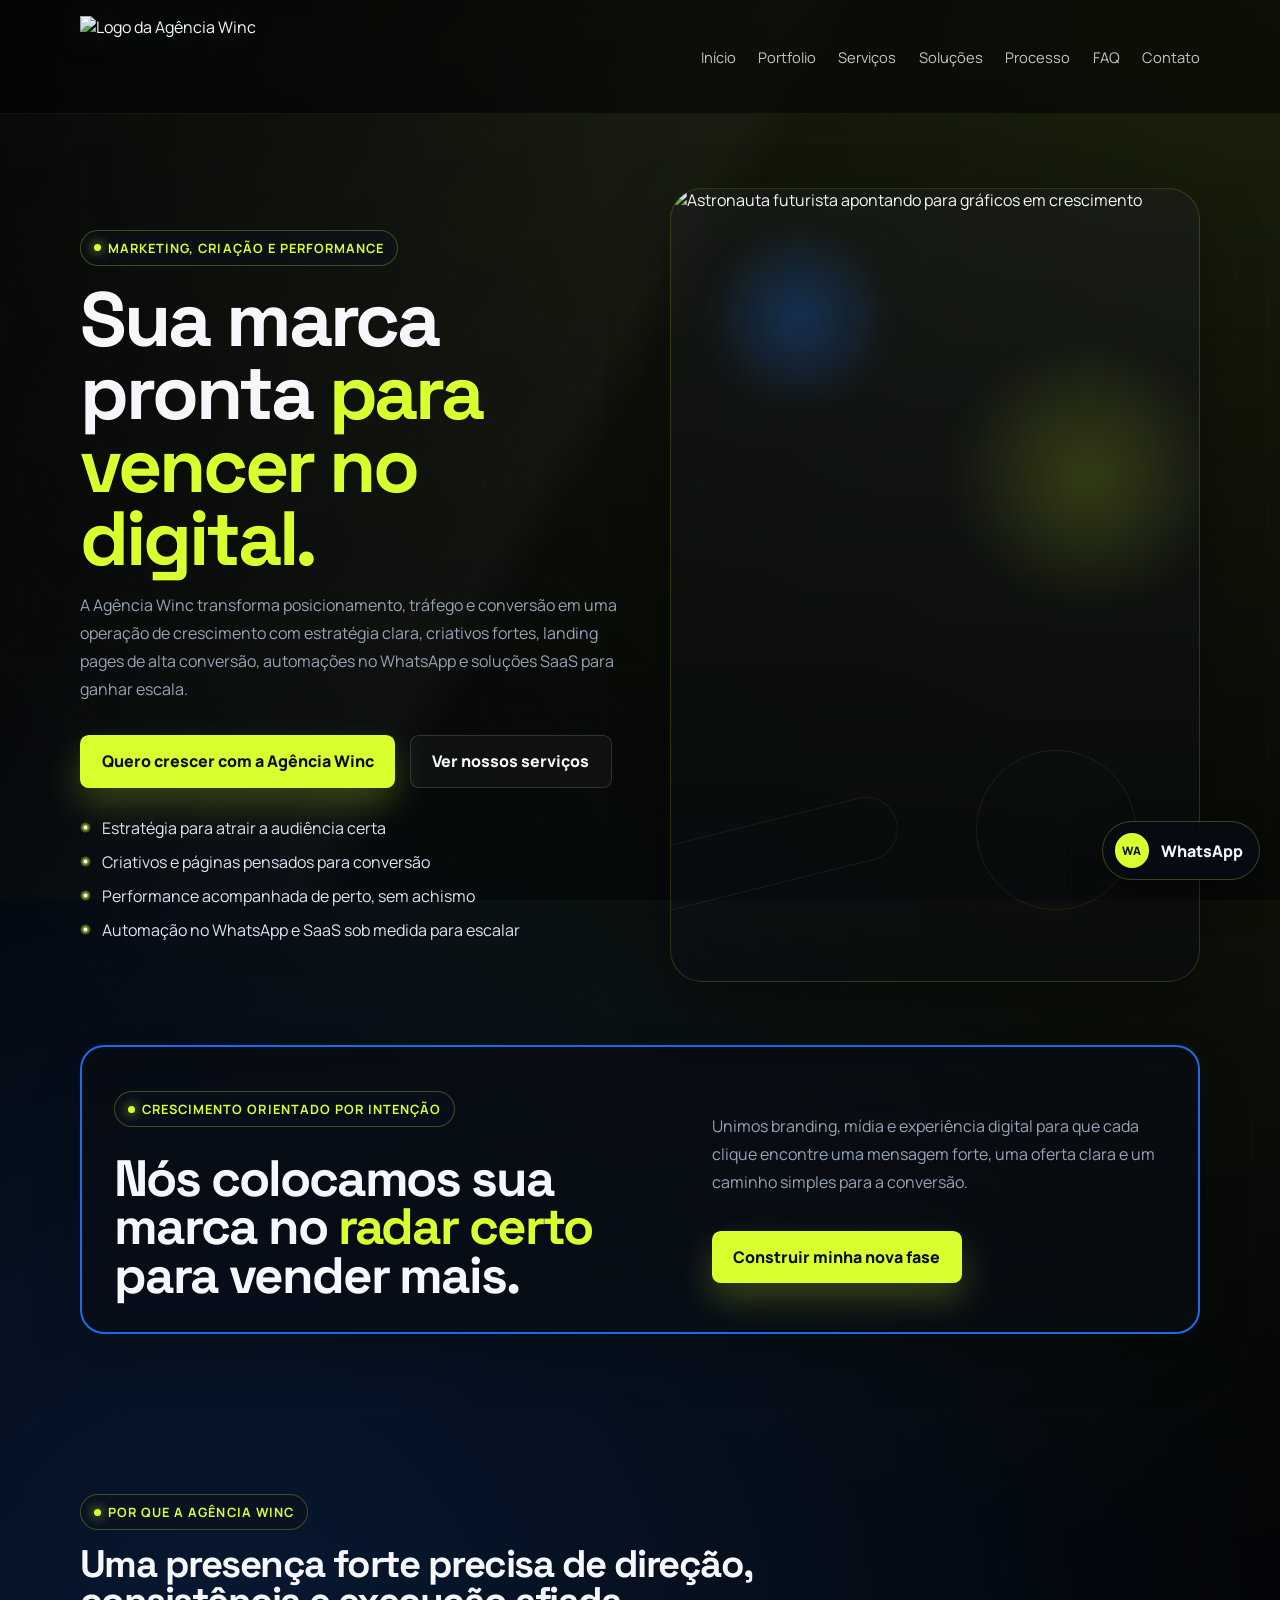
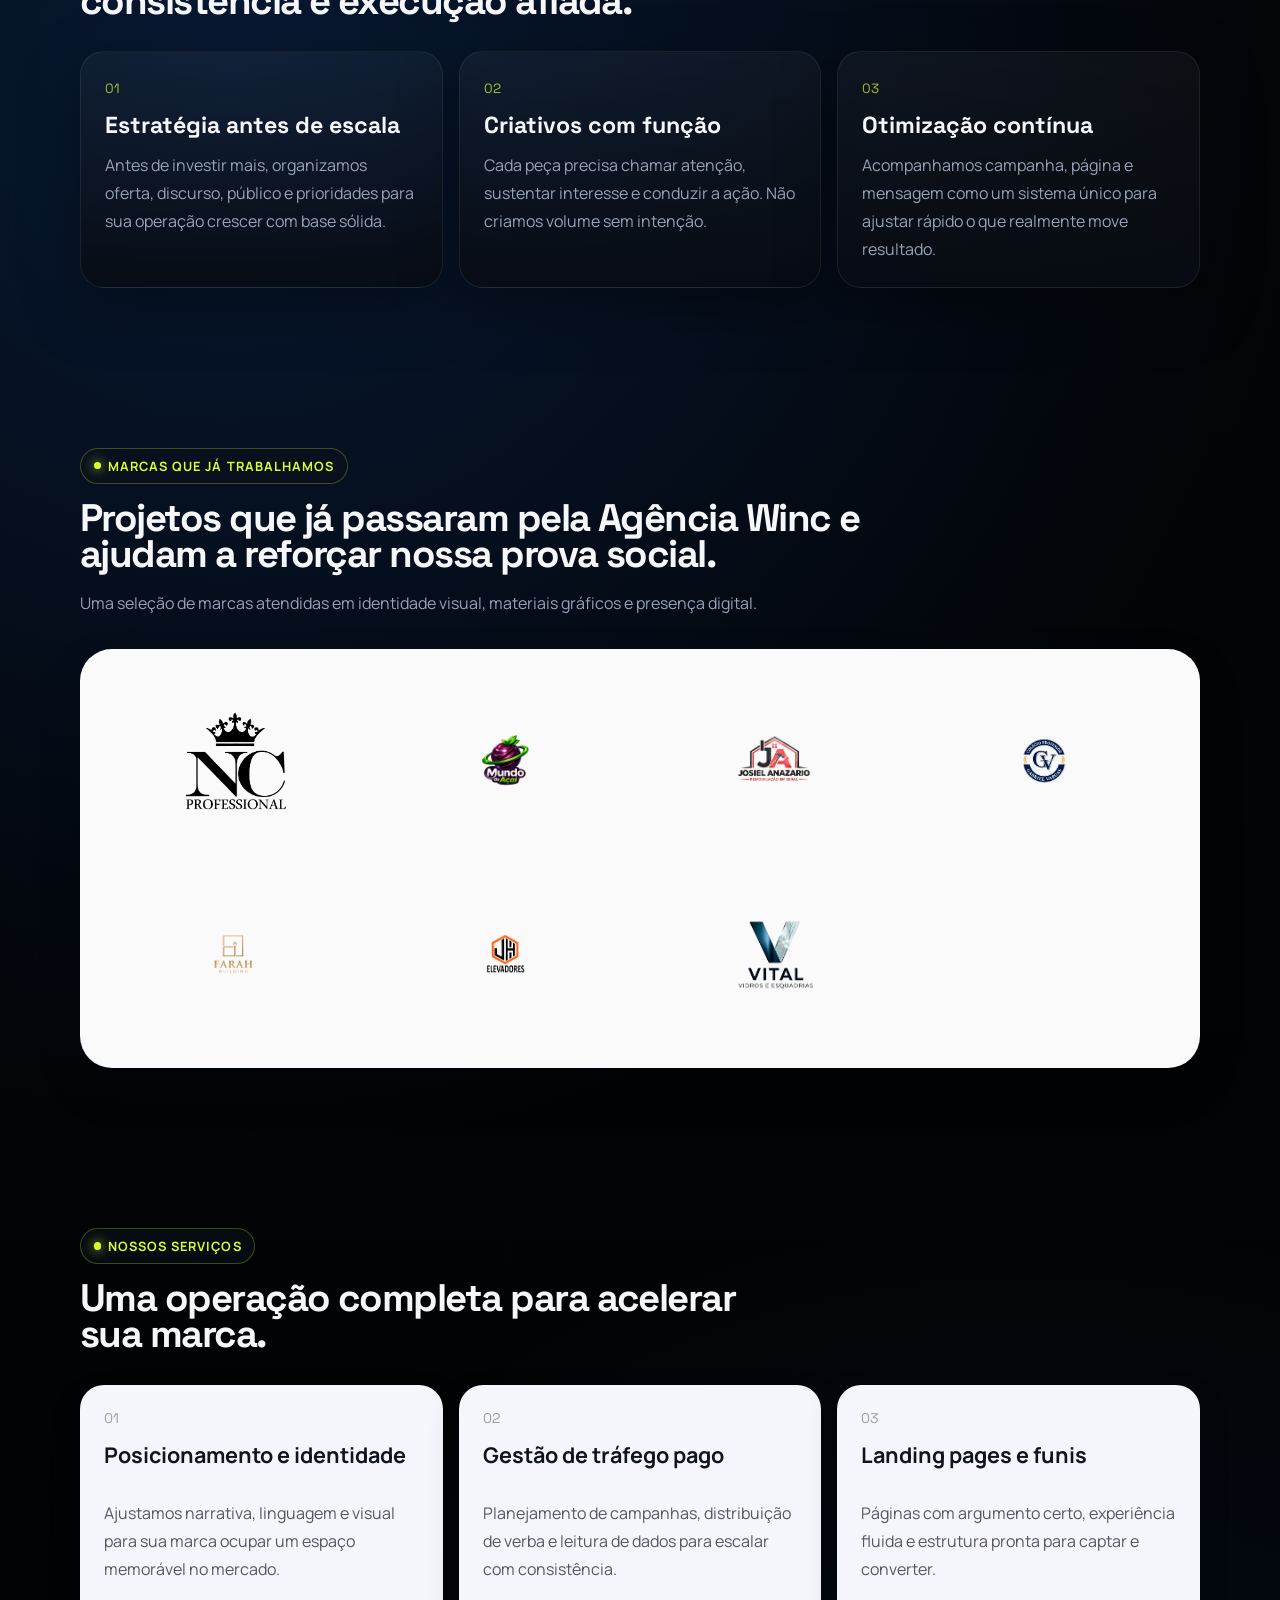
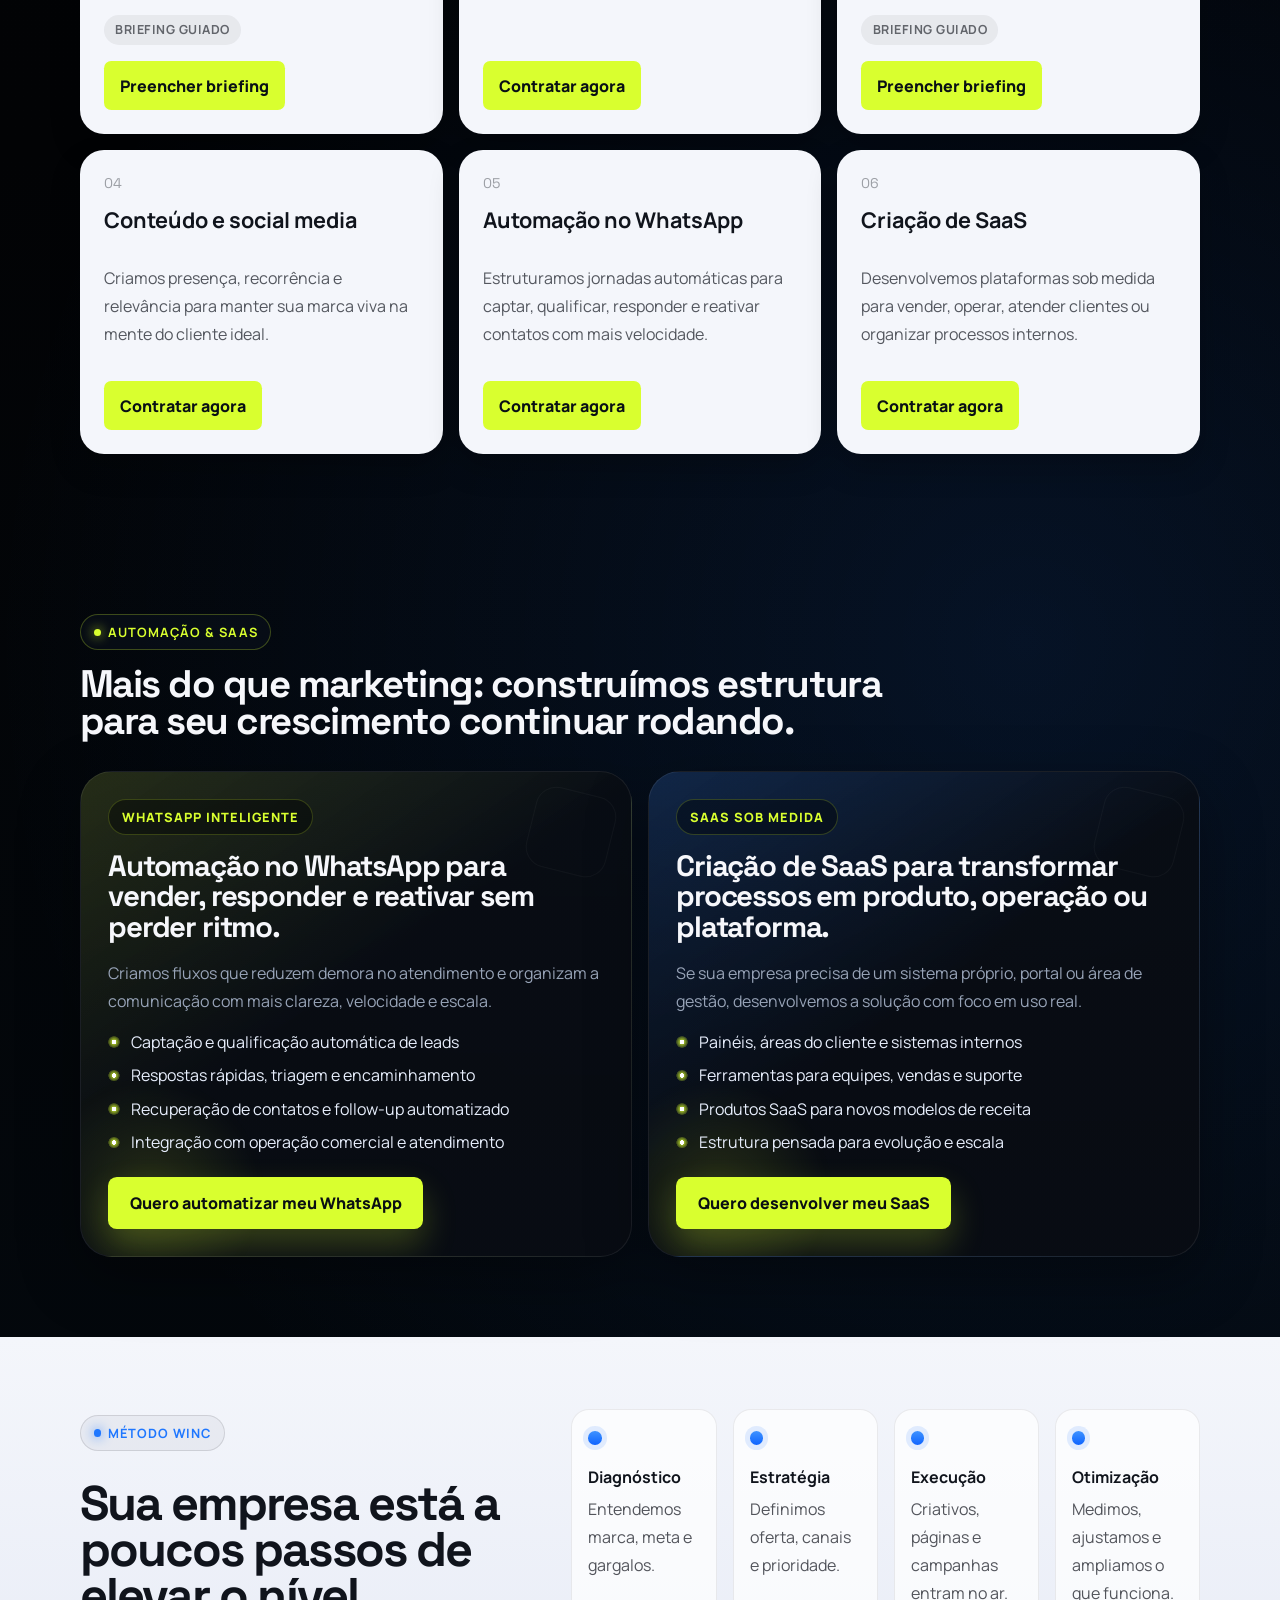
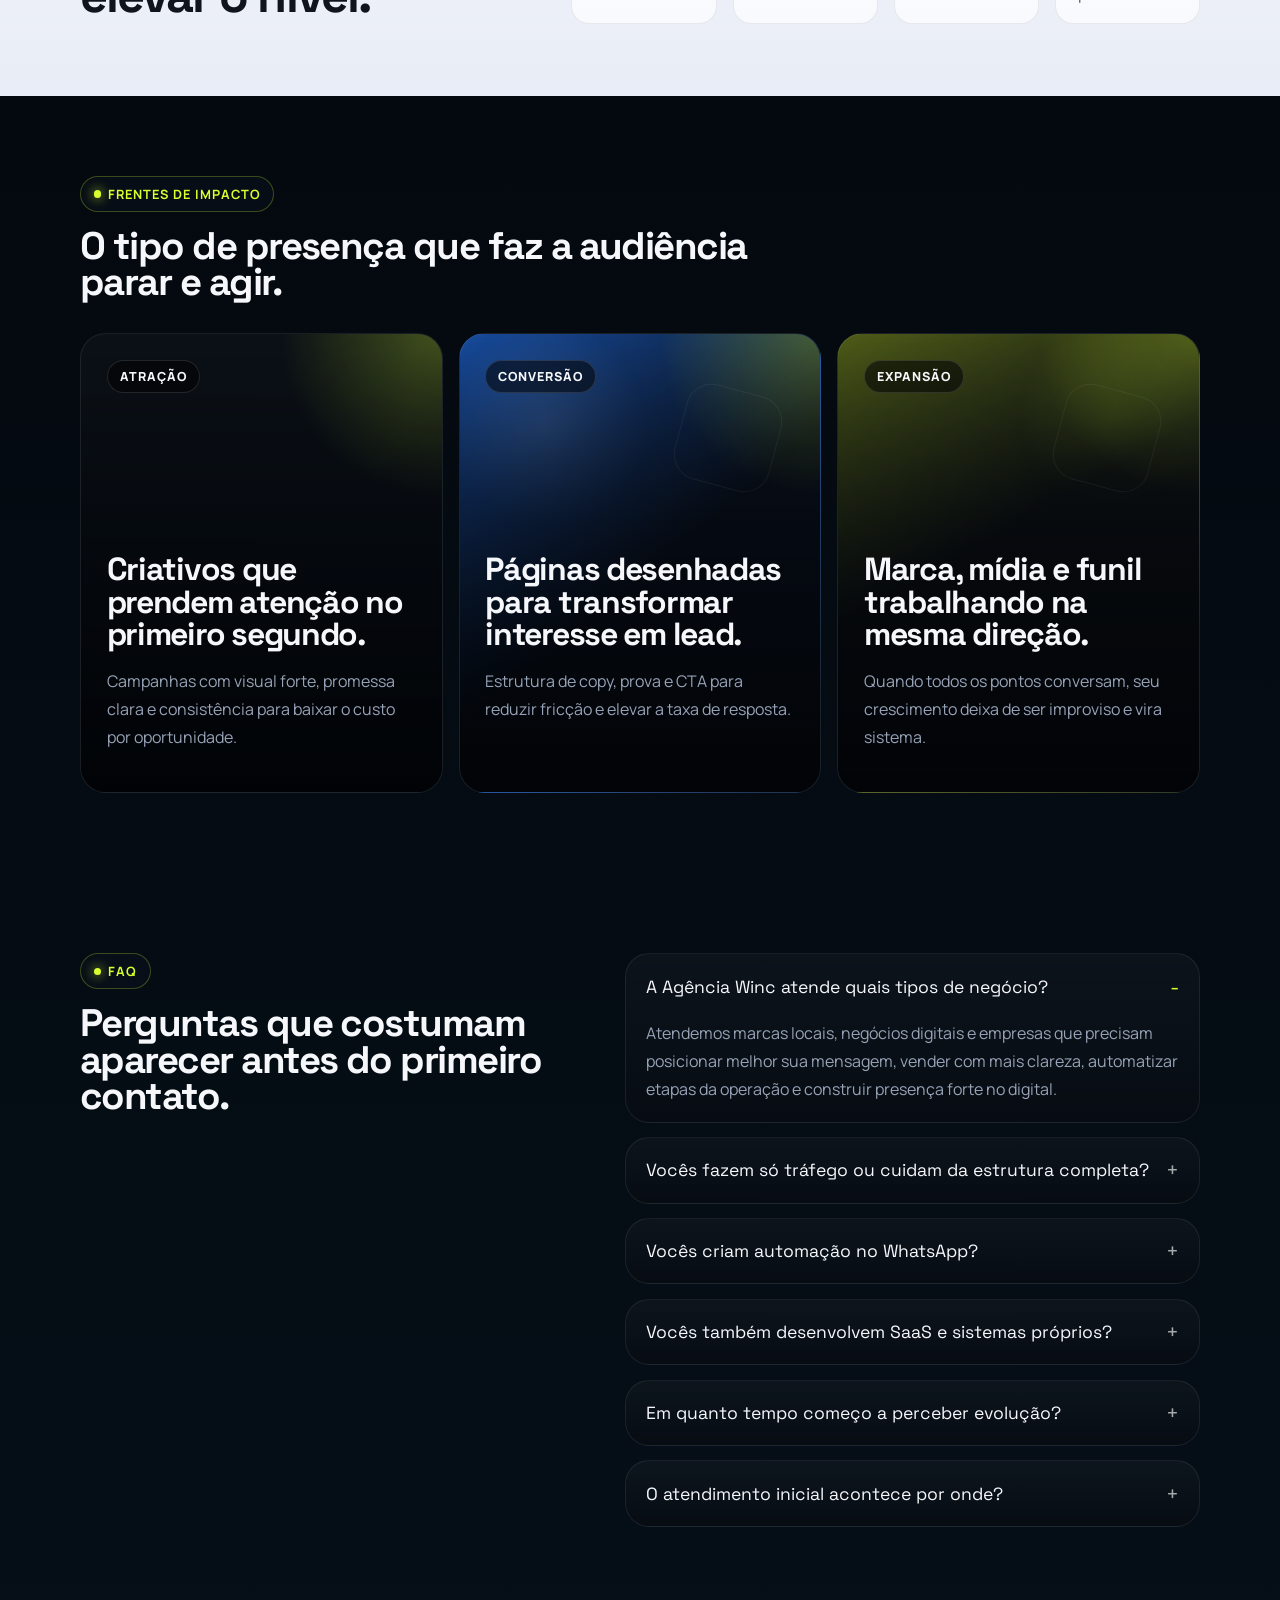
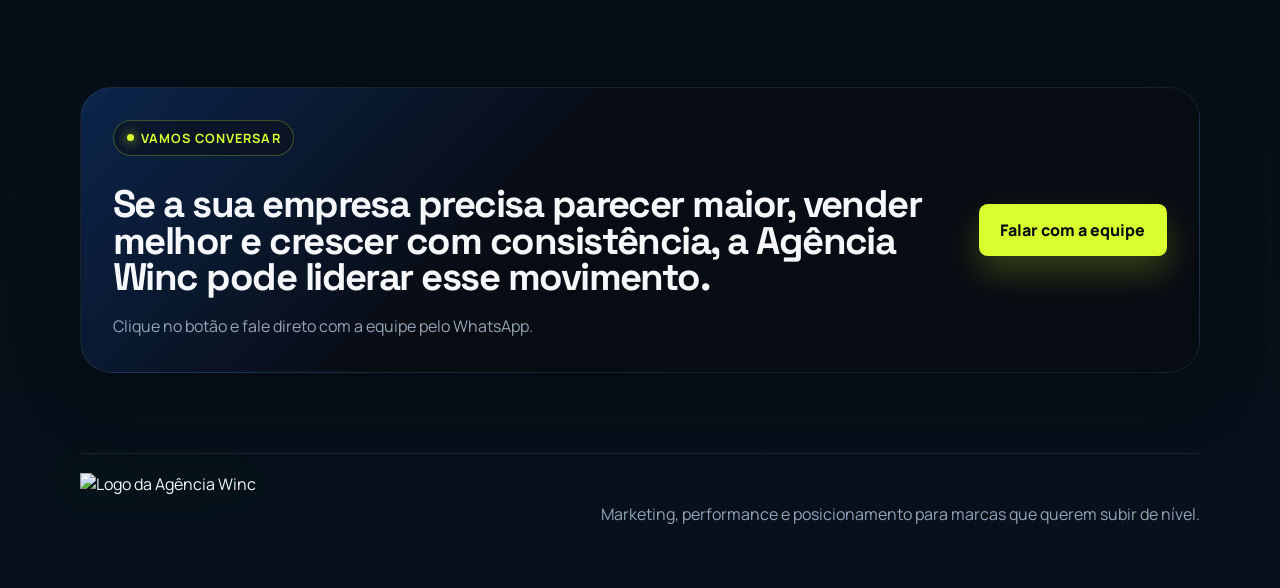
==== commit 9116a064: "Update worked-with brands section logos" ====
--- a/index.html
+++ b/index.html
@@ -3,42 +3,134 @@
   <head>
     <meta charset="UTF-8" />
     <meta name="viewport" content="width=device-width, initial-scale=1.0" />
-    <title>Agência Winc | marketing, performance e crescimento</title>
+    <title>Agência Winc | Marketing digital, landing pages e performance</title>
     <meta
       name="description"
-      content="Landing page da Agência Winc com foco em posicionamento, mídia, funis e crescimento digital."
+      content="Agência Winc: marketing digital, tráfego pago, landing pages, automação no WhatsApp, identidade visual e soluções para crescimento de marcas."
     />
     <meta name="theme-color" content="#05080c" />
-    <meta name="robots" content="index,follow" />
+    <meta name="robots" content="index,follow,max-snippet:-1,max-image-preview:large,max-video-preview:-1" />
     <meta name="application-name" content="Agência Winc" />
     <meta name="apple-mobile-web-app-title" content="Agência Winc" />
+    <meta name="format-detection" content="telephone=no" />
     <meta property="og:type" content="website" />
     <meta property="og:locale" content="pt_BR" />
     <meta property="og:site_name" content="Agência Winc" />
-    <meta property="og:title" content="Agência Winc | marketing, performance e crescimento" />
+    <meta property="og:title" content="Agência Winc | Marketing digital, landing pages e performance" />
     <meta
       property="og:description"
-      content="Posicionamento, mídia, landing pages e performance para marcas que querem crescer com consistência."
+      content="Posicionamento, mídia, landing pages, automação no WhatsApp e performance para marcas que querem crescer com consistência."
     />
-    <meta property="og:url" content="https://agenciawinc.com/" />
-    <meta property="og:image" content="https://agenciawinc.com/assets/hero-winc-web.jpg" />
+    <meta property="og:url" content="https://agenciawinc.netlify.app/" />
+    <meta property="og:image" content="https://agenciawinc.netlify.app/assets/hero-winc-web.jpg" />
+    <meta property="og:image:alt" content="Hero da Agência Winc com atmosfera futurista e foco em crescimento digital" />
     <meta name="twitter:card" content="summary_large_image" />
-    <meta name="twitter:title" content="Agência Winc | marketing, performance e crescimento" />
+    <meta name="twitter:title" content="Agência Winc | Marketing digital, landing pages e performance" />
     <meta
       name="twitter:description"
-      content="Posicionamento, mídia, landing pages e performance para marcas que querem crescer com consistência."
+      content="Posicionamento, mídia, landing pages, automação no WhatsApp e performance para marcas que querem crescer com consistência."
     />
-    <meta name="twitter:image" content="https://agenciawinc.com/assets/hero-winc-web.jpg" />
-    <link rel="canonical" href="https://agenciawinc.com/" />
-    <link rel="icon" type="image/png" sizes="256x256" href="./assets/favicon.png" />
-    <link rel="manifest" href="./site.webmanifest" />
+    <meta name="twitter:image" content="https://agenciawinc.netlify.app/assets/hero-winc-web.jpg" />
+    <link rel="canonical" href="https://agenciawinc.netlify.app/" />
+    <link rel="icon" type="image/png" sizes="256x256" href="/assets/favicon.png" />
+    <link rel="manifest" href="/site.webmanifest" />
     <link rel="preconnect" href="https://fonts.googleapis.com" />
     <link rel="preconnect" href="https://fonts.gstatic.com" crossorigin />
+    <link rel="preload" as="image" href="/assets/logo-winc-web.webp" />
+    <link rel="preload" as="image" href="/assets/hero-winc-web.webp" imagesrcset="/assets/hero-winc-web.webp 1x" fetchpriority="high" />
     <link
       href="https://fonts.googleapis.com/css2?family=Manrope:wght@400;500;600;700;800&family=Space+Grotesk:wght@500;700&display=swap"
       rel="stylesheet"
     />
-    <link rel="stylesheet" href="./styles.css" />
+    <link rel="stylesheet" href="/styles.css" />
+    <script type="application/ld+json">
+      {
+        "@context": "https://schema.org",
+        "@graph": [
+          {
+            "@type": "ProfessionalService",
+            "name": "Agência Winc",
+            "url": "https://agenciawinc.netlify.app/",
+            "image": "https://agenciawinc.netlify.app/assets/hero-winc-web.jpg",
+            "logo": "https://agenciawinc.netlify.app/assets/logo-winc-web.png",
+            "description": "Agência de marketing digital com foco em posicionamento, tráfego pago, landing pages, automação no WhatsApp, branding e performance.",
+            "telephone": "+55 82 9187-5154",
+            "areaServed": "BR",
+            "availableLanguage": "pt-BR",
+            "sameAs": [
+              "https://wa.me/558291875154"
+            ],
+            "serviceType": [
+              "Marketing digital",
+              "Landing pages",
+              "Gestão de tráfego pago",
+              "Automação no WhatsApp",
+              "Identidade visual",
+              "Criação de SaaS"
+            ]
+          },
+          {
+            "@type": "WebSite",
+            "name": "Agência Winc",
+            "url": "https://agenciawinc.netlify.app/",
+            "inLanguage": "pt-BR"
+          },
+          {
+            "@type": "FAQPage",
+            "mainEntity": [
+              {
+                "@type": "Question",
+                "name": "A Agência Winc atende quais tipos de negócio?",
+                "acceptedAnswer": {
+                  "@type": "Answer",
+                  "text": "A Agência Winc atende marcas locais, negócios digitais e empresas que precisam posicionar melhor sua mensagem, vender com mais consistência e estruturar crescimento no digital."
+                }
+              },
+              {
+                "@type": "Question",
+                "name": "Vocês fazem só tráfego ou cuidam da estrutura completa?",
+                "acceptedAnswer": {
+                  "@type": "Answer",
+                  "text": "A Agência Winc pode atuar desde o tráfego até a base da conversão, incluindo posicionamento, criativos, landing pages e acompanhamento de performance."
+                }
+              },
+              {
+                "@type": "Question",
+                "name": "Vocês criam automação no WhatsApp?",
+                "acceptedAnswer": {
+                  "@type": "Answer",
+                  "text": "Sim. Estruturamos automações para atendimento, qualificação, recuperação de leads, follow-up e organização da conversa com o cliente."
+                }
+              },
+              {
+                "@type": "Question",
+                "name": "Vocês também desenvolvem SaaS e sistemas próprios?",
+                "acceptedAnswer": {
+                  "@type": "Answer",
+                  "text": "Sim. A Agência Winc também cria SaaS e soluções sob medida para empresas que precisam transformar processo em produto, plataforma ou operação digital."
+                }
+              },
+              {
+                "@type": "Question",
+                "name": "Em quanto tempo começo a perceber evolução?",
+                "acceptedAnswer": {
+                  "@type": "Answer",
+                  "text": "Isso depende do estágio da operação, mas normalmente os primeiros sinais aparecem quando alinhamos oferta, mensagem e experiência para melhorar a conversão."
+                }
+              },
+              {
+                "@type": "Question",
+                "name": "O atendimento inicial acontece por onde?",
+                "acceptedAnswer": {
+                  "@type": "Answer",
+                  "text": "O caminho mais rápido é pelo WhatsApp, onde alinhamos cenário, objetivo e o melhor formato de projeto para a empresa."
+                }
+              }
+            ]
+          }
+        ]
+      }
+    </script>
   </head>
   <body>
     <div class="page-shell">
@@ -47,7 +139,7 @@
           <a class="brand" href="#top" aria-label="Agência Winc">
             <img
               class="brand-logo"
-              src="./assets/logo-winc-web.png"
+              src="/assets/logo-winc-web.webp"
               alt="Logo da Agência Winc"
               width="1200"
               height="399"
@@ -56,7 +148,7 @@
 
           <nav class="site-nav" aria-label="Principal">
             <a href="#inicio">Início</a>
-            <a href="./portfolio.html">Portfolio</a>
+            <a href="/portfolio">Portfolio</a>
             <a href="#servicos">Serviços</a>
             <a href="#solucoes">Soluções</a>
             <a href="#processo">Processo</a>
@@ -103,7 +195,7 @@
               <div class="hero-orbit hero-orbit-one"></div>
               <div class="hero-orbit hero-orbit-two"></div>
               <img
-                src="./assets/hero-winc-web.jpg"
+                src="/assets/hero-winc-web.webp"
                 alt="Astronauta futurista apontando para gráficos em crescimento"
                 width="1024"
                 height="1536"
@@ -189,48 +281,66 @@
             </div>
 
             <div class="brands-grid" aria-label="Logos de marcas já atendidas pela Agência Winc">
+              <article class="brand-tile" aria-label="NC Professional">
+                <img
+                  src="/assets/brand-hq-nc-professional.png"
+                  alt="Logo da NC Professional"
+                  width="1500"
+                  height="1500"
+                  loading="lazy"
+                />
+              </article>
+              <article class="brand-tile" aria-label="Mundo do Açaí">
+                <img
+                  src="/assets/brand-hq-mundo-acai.png"
+                  alt="Logo do Mundo do Açaí"
+                  width="1080"
+                  height="1080"
+                  loading="lazy"
+                />
+              </article>
+              <article class="brand-tile" aria-label="Josiel Anazario Remodelação em Geral">
+                <img
+                  src="/assets/brand-hq-josiel-anazario.png"
+                  alt="Logo da Josiel Anazario Remodelação em Geral"
+                  width="3000"
+                  height="2000"
+                  loading="lazy"
+                />
+              </article>
+              <article class="brand-tile" aria-label="Colégio Professor Gabriel Vargas">
+                <img
+                  src="/assets/brand-hq-colegio-gabriel-vargas.png"
+                  alt="Logo do Colégio Professor Gabriel Vargas"
+                  width="1080"
+                  height="1350"
+                  loading="lazy"
+                />
+              </article>
+              <article class="brand-tile" aria-label="Farah Building">
+                <img
+                  src="/assets/brand-hq-farah.png"
+                  alt="Logo da Farah Building"
+                  width="1980"
+                  height="1080"
+                  loading="lazy"
+                />
+              </article>
+              <article class="brand-tile" aria-label="JH Elevadores">
+                <img
+                  src="/assets/brand-hq-jh-elevadores.png"
+                  alt="Logo da JH Elevadores"
+                  width="1980"
+                  height="1080"
+                  loading="lazy"
+                />
+              </article>
               <article class="brand-tile" aria-label="Vital Vidros e Esquadrias">
                 <img
-                  src="./assets/brand-hq-vital.png"
+                  src="/assets/brand-hq-vital.png"
                   alt="Logo da Vital Vidros e Esquadrias"
-                  width="1800"
-                  height="960"
-                  loading="lazy"
-                />
-              </article>
-              <article class="brand-tile" aria-label="DPeças Comércio de Peças">
-                <img
-                  src="./assets/brand-hq-dpecas.png"
-                  alt="Logo da DPeças Comércio de Peças"
-                  width="1800"
-                  height="960"
-                  loading="lazy"
-                />
-              </article>
-              <article class="brand-tile" aria-label="Farah Building">
-                <img
-                  src="./assets/brand-hq-farah.png"
-                  alt="Logo da Farah Building"
-                  width="1800"
-                  height="960"
-                  loading="lazy"
-                />
-              </article>
-              <article class="brand-tile" aria-label="Mundo do Açaí">
-                <img
-                  src="./assets/brand-hq-mundo-acai.png"
-                  alt="Logo do Mundo do Açaí"
-                  width="1800"
-                  height="960"
-                  loading="lazy"
-                />
-              </article>
-              <article class="brand-tile" aria-label="JH Elevadores">
-                <img
-                  src="./assets/brand-hq-jh-elevadores.png"
-                  alt="Logo da JH Elevadores"
-                  width="1800"
-                  height="960"
+                  width="1980"
+                  height="1080"
                   loading="lazy"
                 />
               </article>
@@ -251,8 +361,8 @@
                 role="link"
                 tabindex="0"
                 aria-label="Abrir briefing de posicionamento e identidade"
-                onclick="window.location.href='./briefing-identidade-visual.html'"
-                onkeydown="if(event.key==='Enter' || event.key===' '){event.preventDefault();window.location.href='./briefing-identidade-visual.html';}"
+                onclick="window.location.href='/briefing/identidade-visual'"
+                onkeydown="if(event.key==='Enter' || event.key===' '){event.preventDefault();window.location.href='/briefing/identidade-visual';}"
               >
                 <span class="service-index">01</span>
                 <h3>Posicionamento e identidade</h3>
@@ -261,7 +371,7 @@
                   um espaço memorável no mercado.
                 </p>
                 <span class="service-note">Briefing guiado</span>
-                <a href="./briefing-identidade-visual.html">Preencher briefing</a>
+                <a href="/briefing/identidade-visual">Preencher briefing</a>
               </article>
 
               <article class="service-card">
@@ -279,8 +389,8 @@
                 role="link"
                 tabindex="0"
                 aria-label="Abrir briefing de landing pages e funis"
-                onclick="window.location.href='./briefing-landing-pages.html'"
-                onkeydown="if(event.key==='Enter' || event.key===' '){event.preventDefault();window.location.href='./briefing-landing-pages.html';}"
+                onclick="window.location.href='/briefing/landing-pages'"
+                onkeydown="if(event.key==='Enter' || event.key===' '){event.preventDefault();window.location.href='/briefing/landing-pages';}"
               >
                 <span class="service-index">03</span>
                 <h3>Landing pages e funis</h3>
@@ -289,7 +399,7 @@
                   pronta para captar e converter.
                 </p>
                 <span class="service-note">Briefing guiado</span>
-                <a href="./briefing-landing-pages.html">Preencher briefing</a>
+                <a href="/briefing/landing-pages">Preencher briefing</a>
               </article>
 
               <article class="service-card">
@@ -527,7 +637,7 @@
           <a class="footer-brand" href="#top" aria-label="Agência Winc">
             <img
               class="footer-logo"
-              src="./assets/logo-winc-web.png"
+              src="/assets/logo-winc-web.webp"
               alt="Logo da Agência Winc"
               width="1200"
               height="399"
--- a/styles.css
+++ b/styles.css
@@ -453,7 +453,7 @@
 
 .brands-grid {
   display: grid;
-  grid-template-columns: repeat(5, minmax(0, 1fr));
+  grid-template-columns: repeat(4, minmax(0, 1fr));
   gap: 1rem;
   align-items: center;
   padding: 1.6rem 1.8rem;
@@ -466,8 +466,8 @@
   display: flex;
   align-items: center;
   justify-content: center;
-  min-height: 10.5rem;
-  padding: 0.15rem;
+  min-height: 11rem;
+  padding: 0.5rem;
   overflow: visible;
   transition: transform 180ms ease;
 }
@@ -479,8 +479,8 @@
 .brand-tile img {
   display: block;
   width: 100%;
-  max-width: none;
-  max-height: none;
+  max-width: 14rem;
+  max-height: 7.5rem;
   aspect-ratio: 15 / 8;
   object-fit: contain;
   transition: transform 220ms ease, filter 220ms ease;
@@ -1364,7 +1364,7 @@
 .showcase-card-photo {
   background:
     linear-gradient(180deg, rgba(255, 255, 255, 0.03) 0%, rgba(8, 12, 19, 0.65) 100%),
-    url("./assets/hero-winc-web.jpg") center 20% / cover;
+    url("/assets/hero-winc-web.webp") center 20% / cover;
 }
 
 .showcase-card-blue {
